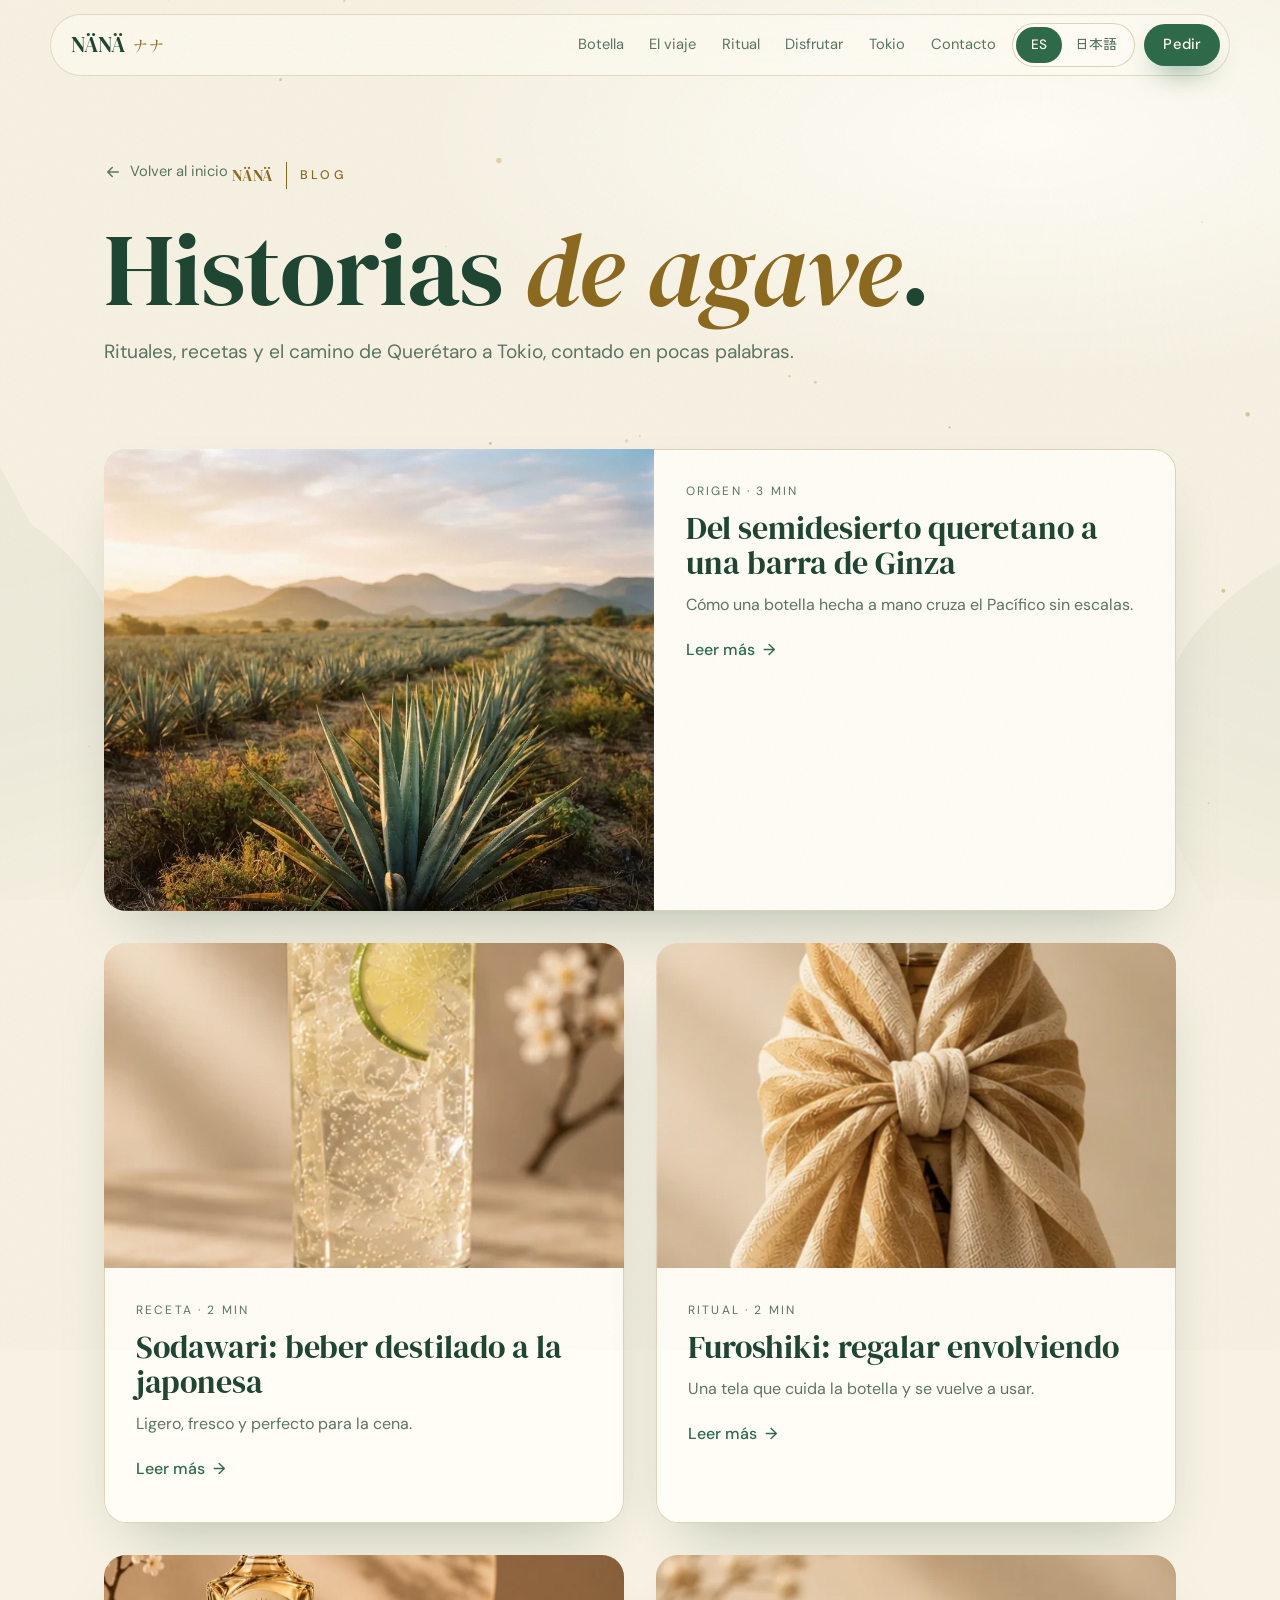
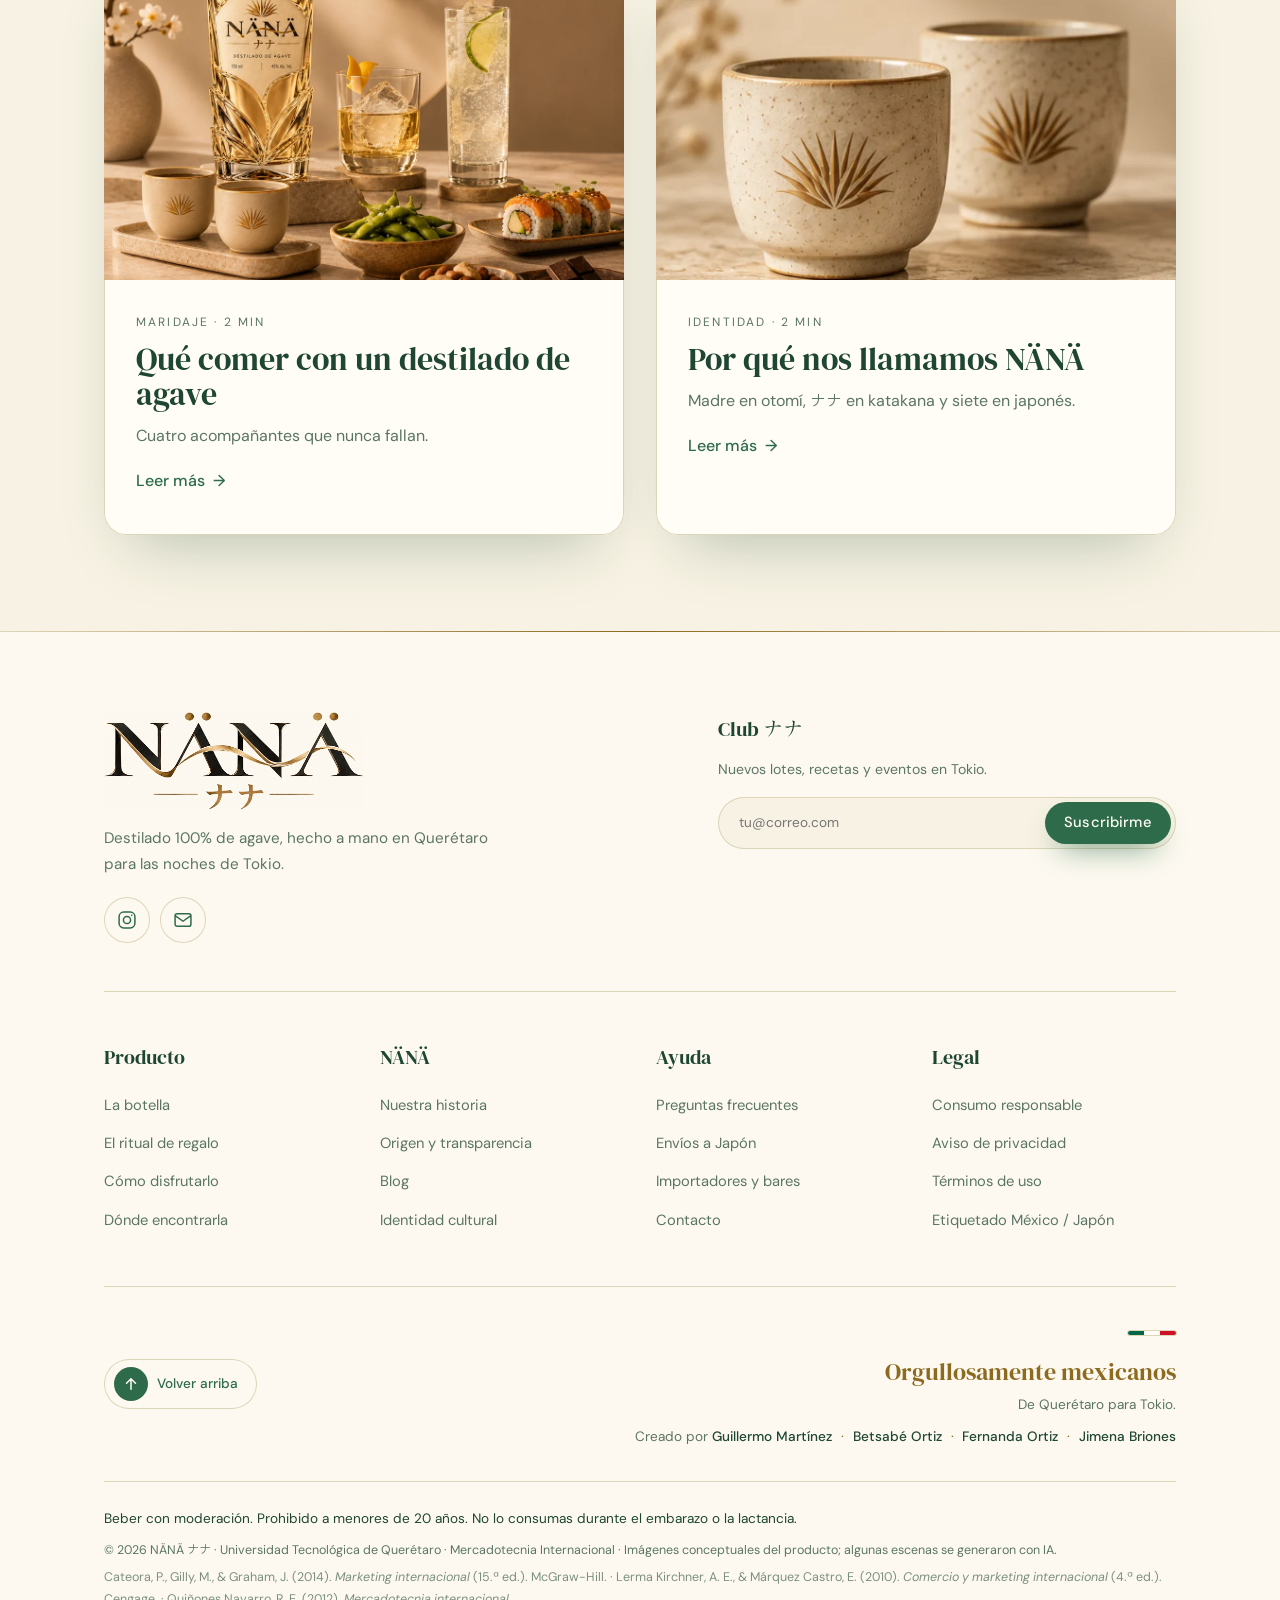
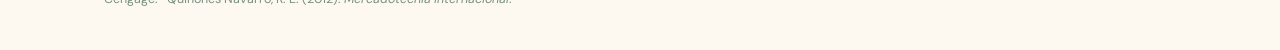
==== blog.html @ 48a54cc8 "Landing de NÄNÄ ナナ: destilado de agave de Querétaro para Tokio Co-Authored-By: Claude Opus 5.5 <nore" ====
<!DOCTYPE html>
<html lang="es" data-l="es">
<head>
<meta charset="utf-8">
<meta name="viewport" content="width=device-width, initial-scale=1, viewport-fit=cover">
<title>Blog · NÄNÄ ナナ</title>
<meta name="description" content="Historias, recetas y rituales alrededor de NÄNÄ ナナ.">
<meta name="theme-color" content="#f7f2e3">
<link rel="icon" href="img/logo.webp" type="image/webp">
<link rel="preconnect" href="https://fonts.googleapis.com"><link rel="preconnect" href="https://fonts.gstatic.com" crossorigin>
<link href="https://fonts.googleapis.com/css2?family=DM+Sans:ital,opsz,wght@0,9..40,400;0,9..40,500;0,9..40,700;1,9..40,400&family=DM+Serif+Display:ital@0;1&family=Shippori+Mincho:wght@400;700&family=Zen+Kaku+Gothic+New:wght@400;500&display=swap" rel="stylesheet">
<link rel="stylesheet" href="css/styles.css">
</head>
<body class="page">
<canvas id="atmos" aria-hidden="true"></canvas>
<div class="grain" aria-hidden="true"></div>
<div class="progress" aria-hidden="true"></div>
<header class="top" id="top">
  <a class="brand" href="index.html#inicio" aria-label="NÄNÄ ナナ, inicio"><span>NÄNÄ</span><i>ナナ</i></a>
  <nav class="menu" id="menu" aria-label="Principal">
    <a href="index.html#botella"><span class="es">Botella</span><span class="ja">ボトル</span></a>
    <a href="index.html#viaje"><span class="es">El viaje</span><span class="ja">旅</span></a>
    <a href="index.html#ritual"><span class="es">Ritual</span><span class="ja">お届け</span></a>
    <a href="index.html#disfruta"><span class="es">Disfrutar</span><span class="ja">楽しみ方</span></a>
    <a href="index.html#tokio"><span class="es">Tokio</span><span class="ja">東京</span></a>
    <a href="index.html#contacto"><span class="es">Contacto</span><span class="ja">お問い合わせ</span></a>
  </nav>
  <div class="top-r">
    <div class="tg" role="group" aria-label="Idioma / 言語"><button type="button" data-set="es" aria-pressed="true">ES</button><button type="button" data-set="ja" aria-pressed="false">日本語</button></div>
    <a class="btn sm hide-sm" href="index.html#contacto"><span class="es">Pedir</span><span class="ja">注文</span></a>
    <button class="burger" id="burger" type="button" aria-label="Abrir menú" aria-expanded="false" aria-controls="menu"><i></i><i></i></button>
  </div>
</header>
<main>
<section class="page-hero">
  <div class="wrap">
    <a class="back" href="index.html"><svg viewBox="0 0 24 24" aria-hidden="true"><path d="M19 12H5M11 6l-6 6 6 6"/></svg><span class="es">Volver al inicio</span><span class="ja">トップへ戻る</span></a>
    <p class="eyebrow"><span>NÄNÄ</span><span class="es">Blog</span><span class="ja">ブログ</span></p>
    <h1><span class="es">Historias <em>de agave</em>.</span><span class="ja">アガベの<em>物語</em>。</span></h1>
    <p class="lead"><span class="es">Rituales, recetas y el camino de Querétaro a Tokio, contado en pocas palabras.</span><span class="ja">ひととき、レシピ、そしてケレタロから東京への道のりを、短く。</span></p>
  </div>
</section>

<div class="wrap posts">
  <article class="post rv">
    <div class="post-img"><img src="img/campo.webp" alt="Campo de agave al atardecer en Querétaro" width="914" height="768" loading="lazy"></div>
    <div class="post-b">
      <p class="post-meta"><span class="es">Origen · 3 min</span><span class="ja">産地 · 3分</span></p>
      <h2><span class="es">Del semidesierto queretano a una barra de Ginza</span><span class="ja">ケレタロの半砂漠から、銀座のバーへ</span></h2>
      <p><span class="es">Cómo una botella hecha a mano cruza el Pacífico sin escalas.</span><span class="ja">手づくりのボトルが、太平洋を直行で渡るまで。</span></p>
      <details><summary><span class="es">Leer más</span><span class="ja">続きを読む</span></summary>
        <p class="es">Todo empieza en el campo: el agave tarda años en madurar antes de cocerse y destilarse a mano, en lotes pequeños. Cada lote de NÄNÄ es de 2,000 botellas.</p>
        <p class="es">Desde México, la botella viaja por mar directo a Japón, sin transbordo en Estados Unidos: de 15 a 23 días. Allí la recibe un importador con licencia, que la lleva a bares, izakayas y tiendas de Ginza, Roppongi, Shibuya y Shinjuku.</p>
        <p class="ja">アガベは何年もかけて育ち、小さなロットで手によって蒸され、蒸留されます。NÄNÄのロットは2,000本です。</p>
        <p class="ja">メキシコから海路で日本へ直行し、アメリカは経由しません。所要は15〜23日。免許を持つ輸入者が受け取り、銀座・六本木・渋谷・新宿のバーや居酒屋、専門店へ届けます。</p>
      </details>
    </div>
  </article>

  <article class="post rv">
    <div class="post-img"><img src="img/sodawari.webp" alt="Vaso alto de NÄNÄ Sodawari con hielo y limón" width="494" height="522" loading="lazy"></div>
    <div class="post-b">
      <p class="post-meta"><span class="es">Receta · 2 min</span><span class="ja">レシピ · 2分</span></p>
      <h2><span class="es">Sodawari: beber destilado a la japonesa</span><span class="ja">ソーダ割り：日本らしい楽しみ方</span></h2>
      <p><span class="es">Ligero, fresco y perfecto para la cena.</span><span class="ja">軽やかで、食事にぴったり。</span></p>
      <details><summary><span class="es">Leer más</span><span class="ja">続きを読む</span></summary>
        <p class="es">En Japón es muy común alargar los destilados con agua mineral o soda. Llena un vaso alto de hielo, sirve una parte de NÄNÄ por tres de agua mineral, remueve una sola vez y termina con una rodaja de limón.</p>
        <p class="ja">日本では蒸留酒を炭酸水で割るのが定番です。背の高いグラスに氷を入れ、NÄNÄ 1に対して炭酸水3。一度だけ混ぜ、レモンを添えて。</p>
      </details>
    </div>
  </article>

  <article class="post rv">
    <div class="post-img"><img src="img/furoshiki.webp" alt="Botella NÄNÄ envuelta en furoshiki" width="521" height="1100" loading="lazy"></div>
    <div class="post-b">
      <p class="post-meta"><span class="es">Ritual · 2 min</span><span class="ja">ひととき · 2分</span></p>
      <h2><span class="es">Furoshiki: regalar envolviendo</span><span class="ja">風呂敷：包んで贈る</span></h2>
      <p><span class="es">Una tela que cuida la botella y se vuelve a usar.</span><span class="ja">ボトルを守り、何度でも使える布。</span></p>
      <details><summary><span class="es">Leer más</span><span class="ja">続きを読む</span></summary>
        <p class="es">En Japón, envolver un regalo con furoshiki comunica cuidado. El de NÄNÄ lleva un patrón de agave en beige y dorado, y después de abrir el regalo sirve como bolsa, mantel o envoltura para el siguiente.</p>
        <p class="ja">日本では、風呂敷で包むことが心づかいの表現です。NÄNÄの風呂敷はベージュと金のアガベ柄。開けたあとはバッグや敷物、次の贈り物の包みとして使えます。</p>
      </details>
    </div>
  </article>

  <article class="post rv">
    <div class="post-img"><img src="img/mesa.webp" alt="Mesa de degustación de NÄNÄ con bocadillos japoneses" width="1100" height="1100" loading="lazy"></div>
    <div class="post-b">
      <p class="post-meta"><span class="es">Maridaje · 2 min</span><span class="ja">ペアリング · 2分</span></p>
      <h2><span class="es">Qué comer con un destilado de agave</span><span class="ja">アガベ蒸留酒に合う一品</span></h2>
      <p><span class="es">Cuatro acompañantes que nunca fallan.</span><span class="ja">間違いのない4つの組み合わせ。</span></p>
      <details><summary><span class="es">Leer más</span><span class="ja">続きを読む</span></summary>
        <p class="es">Edamames con sal para abrir el apetito, sushi para un contraste fresco, frutos secos para acompañar cada sorbo y chocolate amargo para cerrar con un sabor intenso.</p>
        <p class="ja">塩ゆでの枝豆で始め、寿司で爽やかなコントラストを、ナッツをひと口ごとに、最後はビターチョコレートで力強く締めくくります。</p>
      </details>
    </div>
  </article>

  <article class="post rv">
    <div class="post-img"><img src="img/ochoko.webp" alt="Dos tazas ochoko con el agave de NÄNÄ" width="682" height="550" loading="lazy"></div>
    <div class="post-b">
      <p class="post-meta"><span class="es">Identidad · 2 min</span><span class="ja">アイデンティティ · 2分</span></p>
      <h2><span class="es">Por qué nos llamamos NÄNÄ</span><span class="ja">NÄNÄという名前の理由</span></h2>
      <p><span class="es">Madre en otomí, ナナ en katakana y siete en japonés.</span><span class="ja">オトミ語の「母」、カタカナの「ナナ」、そして「七」。</span></p>
      <details><summary><span class="es">Leer más</span><span class="ja">続きを読む</span></summary>
        <p class="es">Nänä significa madre en otomí: origen, cuidado y pertenencia. Escrito en katakana, ナナ, abre el diálogo con Japón. Y por casualidad, nana también es “siete”, un número de buena suerte. <a href="historia.html">Lee la historia completa</a>.</p>
        <p class="ja">オトミ語で「nänä」は母、起源、慈しみ、帰属を意味します。カタカナの「ナナ」は日本との対話を開き、偶然にも「七」は縁起の良い数字です。<a href="historia.html">物語を読む</a></p>
      </details>
    </div>
  </article>
</div>

</main>
<footer class="foot">
  <div class="wrap">
    <div class="foot-brand">
      <div>
        <img class="foot-logo" src="img/logo.webp" alt="NÄNÄ ナナ" width="1007" height="383" loading="lazy">
        <p class="foot-tag"><span class="es">Destilado 100% de agave, hecho a mano en Querétaro para las noches de Tokio.</span><span class="ja">ケレタロで手づくりされた100％アガベ蒸留酒。東京の夜のために。</span></p>
        <div class="foot-social">
          <a href="https://www.instagram.com/nanadestiladosmx/" target="_blank" rel="noopener" aria-label="Instagram @nanadestiladosmx"><svg viewBox="0 0 24 24" aria-hidden="true"><rect x="2.5" y="2.5" width="19" height="19" rx="5.5"/><circle cx="12" cy="12" r="4.3"/><circle cx="17.6" cy="6.4" r="1" class="fill"/></svg></a>
          <a href="mailto:contacto@nana-agave.jp" aria-label="Correo"><svg viewBox="0 0 24 24" aria-hidden="true"><rect x="2.5" y="4.5" width="19" height="15" rx="2.5"/><path d="M3 7l9 6.5L21 7"/></svg></a>
        </div>
      </div>
      <form class="foot-news" id="fn" novalidate>
        <p class="foot-h"><span class="es">Club ナナ</span><span class="ja">ナナ・クラブ</span></p>
        <p class="note"><span class="es">Nuevos lotes, recetas y eventos en Tokio.</span><span class="ja">新ロット、レシピ、東京のイベント情報。</span></p>
        <div class="news-row"><label class="sr" for="fne">Correo</label><input type="email" id="fne" required autocomplete="email" placeholder="tu@correo.com"><button class="btn sm" type="submit"><span class="es">Suscribirme</span><span class="ja">登録</span></button></div>
        <p class="note msg" id="fnm" role="status"></p>
      </form>
    </div>

    <nav class="foot-cols" aria-label="Pie de página">
      <div><p class="foot-h"><span class="es">Producto</span><span class="ja">製品</span></p><ul>
        <li><a href="index.html#botella"><span class="es">La botella</span><span class="ja">ボトル</span></a></li>
        <li><a href="index.html#ritual"><span class="es">El ritual de regalo</span><span class="ja">ギフトセット</span></a></li>
        <li><a href="index.html#disfruta"><span class="es">Cómo disfrutarlo</span><span class="ja">楽しみ方</span></a></li>
        <li><a href="index.html#tokio"><span class="es">Dónde encontrarla</span><span class="ja">取扱店</span></a></li>
      </ul></div>
      <div><p class="foot-h">NÄNÄ</p><ul>
        <li><a href="historia.html"><span class="es">Nuestra historia</span><span class="ja">私たちの物語</span></a></li>
        <li><a href="historia.html#origen"><span class="es">Origen y transparencia</span><span class="ja">産地と透明性</span></a></li>
        <li><a href="blog.html"><span class="es">Blog</span><span class="ja">ブログ</span></a></li>
        <li><a href="historia.html#identidad"><span class="es">Identidad cultural</span><span class="ja">文化的アイデンティティ</span></a></li>
      </ul></div>
      <div><p class="foot-h"><span class="es">Ayuda</span><span class="ja">サポート</span></p><ul>
        <li><a href="legal.html#faq"><span class="es">Preguntas frecuentes</span><span class="ja">よくある質問</span></a></li>
        <li><a href="legal.html#envios"><span class="es">Envíos a Japón</span><span class="ja">日本への配送</span></a></li>
        <li><a href="index.html#contacto"><span class="es">Importadores y bares</span><span class="ja">輸入者・バーの方へ</span></a></li>
        <li><a href="index.html#contacto"><span class="es">Contacto</span><span class="ja">お問い合わせ</span></a></li>
      </ul></div>
      <div><p class="foot-h">Legal</p><ul>
        <li><a href="legal.html#consumo"><span class="es">Consumo responsable</span><span class="ja">適正飲酒</span></a></li>
        <li><a href="legal.html#privacidad"><span class="es">Aviso de privacidad</span><span class="ja">プライバシー</span></a></li>
        <li><a href="legal.html#terminos"><span class="es">Términos de uso</span><span class="ja">利用規約</span></a></li>
        <li><a href="legal.html#etiqueta"><span class="es">Etiquetado México / Japón</span><span class="ja">表示（メキシコ・日本）</span></a></li>
      </ul></div>
    </nav>

    <div class="foot-top">
      <a class="to-top" href="#top"><svg viewBox="0 0 24 24" aria-hidden="true"><path d="M12 19V5M6 11l6-6 6 6"/></svg><span class="es">Volver arriba</span><span class="ja">トップへ</span></a>
      <div class="credits">
        <span class="flag" aria-hidden="true"><i></i><i></i><i></i></span>
        <p class="cr-t"><span class="es">Orgullosamente mexicanos</span><span class="ja">メキシコの誇りをこめて</span></p>
        <p class="cr-s"><span class="es">De Querétaro para Tokio.</span><span class="ja">ケレタロから東京へ。</span></p>
        <p class="cr-n"><span class="es">Creado por</span><span class="ja">制作</span> <span class="nm">Guillermo Martínez</span><span class="nm">Betsabé Ortiz</span><span class="nm">Fernanda Ortiz</span><span class="nm">Jimena Briones</span></p>
      </div>
    </div>
    <p class="legal"><span class="es">Beber con moderación. Prohibido a menores de 20 años. No lo consumas durante el embarazo o la lactancia.</span><span class="ja">お酒は20歳になってから。妊娠中・授乳期の飲酒は避けましょう。飲み過ぎに注意。</span></p>
    <p class="small">© 2026 NÄNÄ ナナ · Universidad Tecnológica de Querétaro · Mercadotecnia Internacional · <span class="es">Imágenes conceptuales del producto; algunas escenas se generaron con IA.</span><span class="ja">製品のコンセプト画像です。一部のシーンはAIで生成しました。</span></p>
    <p class="small refs">Cateora, P., Gilly, M., &amp; Graham, J. (2014). <i>Marketing internacional</i> (15.ª ed.). McGraw-Hill. · Lerma Kirchner, A. E., &amp; Márquez Castro, E. (2010). <i>Comercio y marketing internacional</i> (4.ª ed.). Cengage. · Quiñones Navarro, R. E. (2012). <i>Mercadotecnia internacional</i>.</p>
  </div>
</footer>
<script src="js/main.js" defer></script>
</body>
</html>
---- css/styles.css ----
/* =========================================================
   NÄNÄ ナナ — Landing
   Paleta "Agave Jade" y tipografías del documento original.
   Sección nocturna con la paleta "Bosque Profundo" del mismo documento.
   ========================================================= */

:root{
  /* Agave Jade (documento original) */
  --bg:#f7f2e3; --bg2:#fffdf6; --tx:#1e4632; --dim:#5b7565; --gold:#8c6a1f;
  --pri:#2e6b4a; --btnt:#fffdf6; --ag:#6fa07f; --ln:#ddd5b8; --hb:#5fa57a; --hc:#b8923f;
  --r1:#fffdf6; --r2:#ece6cb;
  /* Bosque Profundo (documento original) */
  --n-bg:#17382a; --n-bg2:#1f4636; --n-tx:#f4eedb; --n-dim:#b9c7b2; --n-gold:#e0c37a; --n-ag:#7fbf95; --n-ln:#35604b;

  --fd:"DM Serif Display","Shippori Mincho","Hiragino Mincho ProN",serif;
  --fj:"Shippori Mincho","Hiragino Mincho ProN","Yu Mincho",serif;
  --fb:"DM Sans","Zen Kaku Gothic New","Hiragino Sans",system-ui,sans-serif;

  --ease:cubic-bezier(.2,.7,.2,1);
  --ease-out:cubic-bezier(.16,1,.3,1);
  --r:22px;
  --gut:clamp(16px,5vw,64px);
  --maxw:1200px;
  --sh:0 30px 60px -30px rgba(30,70,50,.35);

  /* escala de z-index */
  --z-atmos:0; --z-content:2; --z-header:40; --z-lightbox:90; --z-gate:100;
}

*,*::before,*::after{box-sizing:border-box}
html{scroll-behavior:smooth;scroll-padding-top:90px;-webkit-text-size-adjust:100%}
body{margin:0;background:var(--bg);color:var(--tx);font:400 1rem/1.7 var(--fb);overflow-x:hidden;-webkit-font-smoothing:antialiased;text-rendering:optimizeLegibility}
img{max-width:100%;display:block}
h1,h2,h3{font-family:var(--fd);font-weight:400;line-height:1.1;margin:0;font-synthesis-weight:none}
p{margin:0}
a{color:inherit}
button{font:inherit;color:inherit}
::selection{background:var(--gold);color:var(--bg2)}
:focus-visible{outline:2px solid var(--gold);outline-offset:3px;border-radius:6px}

/* Idioma */
[data-l=ja] .es,[data-l=es] .ja{display:none!important}
[data-l=ja] body{font-family:"Zen Kaku Gothic New",var(--fb)}
[data-l=ja] h2,[data-l=ja] h3{font-family:var(--fj);font-weight:700;letter-spacing:.02em}

/* ---------- Atmósfera global (lienzo del documento original) ---------- */
#atmos{position:fixed;inset:0;width:100vw;height:100vh;pointer-events:none;z-index:var(--z-atmos);opacity:.7}
main,footer{position:relative;z-index:var(--z-content)}
.grain{position:fixed;inset:-50%;z-index:60;pointer-events:none;opacity:.07;mix-blend-mode:multiply;
  background-image:url("data:image/svg+xml,%3Csvg xmlns='http://www.w3.org/2000/svg' width='160' height='160'%3E%3Cfilter id='n'%3E%3CfeTurbulence type='fractalNoise' baseFrequency='.9' numOctaves='3' stitchTiles='stitch'/%3E%3C/filter%3E%3Crect width='100%25' height='100%25' filter='url(%23n)'/%3E%3C/svg%3E");
  animation:grain 1.2s steps(6) infinite}
@keyframes grain{0%{transform:translate(0,0)}20%{transform:translate(-3%,2%)}40%{transform:translate(2%,-3%)}60%{transform:translate(-2%,-1%)}80%{transform:translate(3%,3%)}100%{transform:translate(0,0)}}

/* barra de progreso de lectura */
.progress{position:fixed;left:0;top:0;height:3px;width:100%;z-index:calc(var(--z-header) + 1);transform-origin:0 50%;transform:scaleX(0);
  background:linear-gradient(90deg,var(--gold),var(--hc),var(--pri))}
@supports (animation-timeline:scroll()){
  .progress{animation:prog linear both;animation-timeline:scroll(root)}
  @keyframes prog{to{transform:scaleX(1)}}
}

.wrap{max-width:var(--maxw);margin:0 auto;padding:0 var(--gut)}

/* ---------- Botones ---------- */
.btn{--b:var(--pri);position:relative;isolation:isolate;overflow:hidden;display:inline-flex;align-items:center;justify-content:center;gap:.6rem;min-height:52px;padding:.85rem 1.7rem;border:0;border-radius:999px;
  background:var(--b);color:var(--btnt);font-weight:500;font-size:1rem;letter-spacing:.01em;text-decoration:none;cursor:pointer;
  box-shadow:0 14px 30px -14px var(--pri);transition:transform .35s var(--ease-out),box-shadow .35s var(--ease-out),background-color .3s}
.btn::before{content:"";position:absolute;inset:0;z-index:-1;background:linear-gradient(110deg,transparent 30%,rgba(255,240,200,.45) 50%,transparent 70%);transform:translateX(-120%);transition:transform .9s var(--ease)}
.btn:hover{transform:translateY(-3px);box-shadow:0 22px 40px -16px var(--pri)}
.btn:hover::before{transform:translateX(120%)}
.btn:active{transform:translateY(0) scale(.97);box-shadow:none}
.btn svg{width:18px;height:18px;fill:none;stroke:currentColor;stroke-width:2;stroke-linecap:round;stroke-linejoin:round;transition:transform .35s var(--ease-out)}
.btn:hover svg{transform:translateX(4px)}
.btn.ghost{background:transparent;color:var(--pri);box-shadow:inset 0 0 0 1.5px var(--pri)}
.btn.ghost:hover{background:var(--pri);color:var(--btnt)}
.btn.sm{min-height:42px;padding:.5rem 1.2rem;font-size:.92rem}

/* Selectores (idioma / moneda) */
.tg,.cur{display:inline-flex;padding:4px;border-radius:999px;background:color-mix(in srgb,var(--bg2) 80%,transparent);box-shadow:inset 0 0 0 1px var(--ln)}
.tg button,.cur button{min-height:36px;min-width:46px;padding:.25rem .85rem;border:0;border-radius:999px;background:none;color:var(--dim);font-size:.85rem;font-weight:500;cursor:pointer;transition:background-color .25s,color .25s}
.tg button[aria-pressed=true],.cur button[aria-pressed=true]{background:var(--pri);color:var(--btnt)}
.tg button:hover:not([aria-pressed=true]),.cur button:hover:not([aria-pressed=true]){color:var(--tx);background:var(--ln)}

/* ---------- Verificación de edad ---------- */
#gate{position:fixed;inset:0;z-index:var(--z-gate);display:grid;place-items:center;padding:24px;
  background:radial-gradient(ellipse at 50% 40%,var(--bg2),var(--bg) 60%,var(--r2));transition:opacity .7s var(--ease),visibility .7s}
#gate.out{opacity:0;visibility:hidden}
#gate[hidden]{display:none}
.gate-card{width:min(460px,100%);text-align:center;display:grid;gap:1rem;justify-items:center;animation:rise 1s var(--ease-out) both}
.gate-logo{width:min(280px,72vw);height:auto;mix-blend-mode:multiply}
.gate-k{font-size:.78rem;letter-spacing:.3em;text-transform:uppercase;color:var(--gold)}
#gate h2{font-size:clamp(1.7rem,6vw,2.3rem)}
.gate-actions{display:flex;gap:.7rem;flex-wrap:wrap;justify-content:center;margin-top:.4rem}
.gate-tg{margin-top:.6rem}
.note{font-size:.88rem;color:var(--dim)}

/* ---------- Barra superior (flotante) ---------- */
.top{position:fixed;z-index:var(--z-header);top:14px;left:50%;transform:translateX(-50%);width:min(calc(100% - 28px),1180px);
  display:flex;align-items:center;gap:1rem;padding:.55rem .6rem .55rem 1.3rem;border-radius:999px;
  background:color-mix(in srgb,var(--bg2) 55%,transparent);backdrop-filter:blur(14px) saturate(1.3);-webkit-backdrop-filter:blur(14px) saturate(1.3);
  box-shadow:inset 0 0 0 1px color-mix(in srgb,var(--ln) 80%,transparent);transition:background-color .4s,box-shadow .4s,top .4s var(--ease-out)}
.top.scrolled{background:color-mix(in srgb,var(--bg2) 86%,transparent);box-shadow:inset 0 0 0 1px var(--ln),0 18px 40px -24px rgba(30,70,50,.45)}
.top.on-dark{background:color-mix(in srgb,var(--n-bg) 72%,transparent);color:var(--n-tx);box-shadow:inset 0 0 0 1px var(--n-ln)}
.top.on-dark .menu a{color:var(--n-dim)}.top.on-dark .menu a:hover{color:var(--n-tx)}
.top.on-dark .brand{color:var(--n-tx)}.top.on-dark .brand i{color:var(--n-gold)}
.top.on-dark .tg{background:transparent;box-shadow:inset 0 0 0 1px var(--n-ln)}
.top.on-dark .tg button{color:var(--n-dim)}
.top.on-dark .tg button[aria-pressed=true]{background:var(--n-gold);color:var(--n-bg)}
.top.on-dark .btn{--b:var(--n-gold);background:var(--n-gold);color:var(--n-bg)}
.top.on-dark .burger i{background:var(--n-tx)}
.brand{display:flex;align-items:baseline;gap:.45rem;text-decoration:none;font-family:var(--fd);font-size:1.4rem;color:var(--tx);margin-right:auto;white-space:nowrap}
.brand i{font-style:normal;font-family:var(--fj);font-size:1rem;color:var(--gold)}
.menu{display:flex;gap:1.6rem;font-size:.92rem}
.menu a{position:relative;color:var(--dim);text-decoration:none;padding:.3rem 0;white-space:nowrap;transition:color .25s}
.menu a::after{content:"";position:absolute;left:0;right:0;bottom:0;height:1px;background:var(--gold);transform:scaleX(0);transform-origin:right;transition:transform .4s var(--ease-out)}
.menu a:hover,.menu a.active{color:var(--tx)}
.menu a:hover::after,.menu a.active::after{transform:scaleX(1);transform-origin:left}
.top-r{display:flex;align-items:center;gap:.6rem}
.burger{display:none;width:44px;height:44px;border:0;border-radius:50%;background:none;cursor:pointer;position:relative}
.burger i{position:absolute;left:12px;right:12px;height:1.6px;background:var(--tx);border-radius:2px;transition:transform .4s var(--ease-out),top .4s var(--ease-out)}
.burger i:first-child{top:18px}.burger i:last-child{top:25px}
.burger[aria-expanded=true] i:first-child{top:21.5px;transform:rotate(45deg)}
.burger[aria-expanded=true] i:last-child{top:21.5px;transform:rotate(-45deg)}

/* ---------- HERO ---------- */
.hero{position:relative;min-height:100svh;display:grid;grid-template-columns:1.05fr minmax(260px,.9fr) .45fr;align-items:center;gap:2rem;
  padding:120px var(--gut) 80px;overflow:hidden;isolation:isolate;
  background:radial-gradient(ellipse 60% 70% at 58% 50%,var(--r1) 0,color-mix(in srgb,var(--r2) 70%,transparent) 70%,transparent),
             conic-gradient(from 20deg at 58% 48%,rgba(255,255,255,.6),rgba(120,175,140,.22),rgba(255,255,255,.6),rgba(184,146,63,.2),rgba(255,255,255,.6))}
.hero::after{content:"";position:absolute;inset:auto 0 0;height:160px;background:linear-gradient(transparent,var(--bg));z-index:-1}
.blades{position:absolute;left:-3%;bottom:-4%;width:min(46vw,520px);z-index:-1;opacity:.45;pointer-events:none}
.blades path{fill:none;stroke:var(--ag);stroke-width:2;stroke-linecap:round;transform-origin:50% 100%;animation:sway 7s ease-in-out infinite;
  stroke-dasharray:600;stroke-dashoffset:600;animation:draw 2.6s .3s var(--ease) forwards,sway 7s 3s ease-in-out infinite}
.blades path:nth-child(2){animation-delay:.45s,2.2s}.blades path:nth-child(3){animation-delay:.6s,1.4s}.blades path:nth-child(4){animation-delay:.75s,.6s}.blades path:nth-child(5){animation-delay:.9s,0s}
@keyframes draw{to{stroke-dashoffset:0}}
@keyframes sway{0%,100%{transform:rotate(-2.5deg)}50%{transform:rotate(2.5deg)}}

.hero-ghost{position:absolute;z-index:-1;left:58%;top:50%;transform:translate(-50%,-50%);margin:0;font-family:var(--fj);font-weight:700;
  font-size:clamp(12rem,34vw,30rem);line-height:1;letter-spacing:-.02em;color:transparent;-webkit-text-stroke:1.2px color-mix(in srgb,var(--gold) 38%,transparent);
  white-space:nowrap;pointer-events:none;user-select:none;animation:ghost 2s .2s var(--ease-out) both}
@keyframes ghost{from{opacity:0;letter-spacing:.2em}to{opacity:1;letter-spacing:-.02em}}

.kicker{display:flex;flex-wrap:wrap;align-items:center;gap:.5rem;font-size:.8rem;letter-spacing:.22em;text-transform:uppercase;color:var(--gold);font-weight:500}
.kicker b{color:var(--ln)}
.kicker .arrow{display:inline-block;animation:nudge 2.4s ease-in-out infinite}
@keyframes nudge{50%{transform:translateX(5px)}}
.hero-title{display:flex;align-items:flex-end;gap:.15em;margin:.35em 0 .25em;line-height:.9}
.ht-l{font-size:clamp(4.6rem,12.5vw,11rem);letter-spacing:.01em;
  background:linear-gradient(100deg,var(--tx) 0,var(--pri) 30%,var(--hc) 48%,#e9d39a 52%,var(--tx) 75%);background-size:260% 100%;background-position:100% 0;
  -webkit-background-clip:text;background-clip:text;color:transparent;animation:sheen 3.4s .5s var(--ease) forwards}
@keyframes sheen{to{background-position:0 0}}
.ht-j{font-family:var(--fj);font-weight:700;font-size:clamp(1.4rem,3vw,2.4rem);color:var(--gold);writing-mode:vertical-rl;letter-spacing:.3em;padding-bottom:.3em;border-left:1px solid var(--gold);padding-left:.5rem}
.hero-lead{font-family:var(--fd);font-size:clamp(1.45rem,2.6vw,2.1rem);line-height:1.2;max-width:22ch}
[data-l=ja] .hero-lead{font-family:var(--fj);font-weight:700}
.hero-sub{color:var(--dim);max-width:38ch;margin-top:.8rem;font-size:1.05rem}
.cta-row{display:flex;flex-wrap:wrap;gap:.8rem;margin-top:2rem}
.hero-copy>*{animation:rise 1.1s var(--ease-out) both}
.hero-copy>*:nth-child(2){animation-delay:.1s}.hero-copy>*:nth-child(3){animation-delay:.25s}.hero-copy>*:nth-child(4){animation-delay:.35s}.hero-copy>*:nth-child(5){animation-delay:.5s}
@keyframes rise{from{opacity:0;transform:translateY(30px)}to{opacity:1;transform:none}}

.hero-stage{position:relative;height:min(76vh,740px);display:grid;grid-template-rows:100%;place-items:center;perspective:1200px}
.hero-stage>*{grid-area:1/1}
.halo{position:absolute;width:115%;aspect-ratio:1;border-radius:50%;
  background:radial-gradient(circle,rgba(233,200,120,.55) 0,rgba(233,200,120,.18) 35%,transparent 62%);filter:blur(10px);animation:breathe 6s ease-in-out infinite}
.ring{position:absolute;width:88%;aspect-ratio:1;border-radius:50%;
  background:conic-gradient(from 0deg,transparent 0 20%,color-mix(in srgb,var(--gold) 60%,transparent) 30%,transparent 40% 70%,color-mix(in srgb,var(--ag) 60%,transparent) 80%,transparent 90%);
  -webkit-mask:radial-gradient(circle,transparent 66%,#000 67%,#000 68%,transparent 69%);mask:radial-gradient(circle,transparent 66%,#000 67%,#000 68%,transparent 69%);
  animation:spin 18s linear infinite}
@keyframes spin{to{transform:rotate(1turn)}}
@keyframes breathe{50%{transform:scale(1.08);opacity:.85}}
.hero-bottle{position:relative;height:100%;width:auto;max-width:none;object-fit:contain;
  filter:drop-shadow(0 40px 40px rgba(30,70,50,.28)) drop-shadow(0 0 30px rgba(233,200,120,.35));
  transform:rotateY(var(--ry,0deg)) rotateX(var(--rx,0deg)) translateY(var(--ty,0px));transition:transform .6s var(--ease-out);
  animation:bottleIn 1.6s .15s var(--ease-out) both}
.hero-stage.float .hero-bottle{animation:float 7s ease-in-out infinite}
@keyframes bottleIn{from{opacity:0;transform:translateY(60px) scale(.92);filter:blur(8px)}to{opacity:1;transform:none;filter:drop-shadow(0 40px 40px rgba(30,70,50,.28)) drop-shadow(0 0 30px rgba(233,200,120,.35))}}
@keyframes float{50%{translate:0 -14px}}
.shadow{position:relative;align-self:end;margin-bottom:-12px;width:46%;height:22px;border-radius:50%;background:radial-gradient(ellipse,rgba(30,70,50,.35),transparent 70%);filter:blur(4px);animation:shadowPulse 7s ease-in-out infinite}
@keyframes shadowPulse{50%{transform:scale(.85);opacity:.7}}

.hero-specs{list-style:none;margin:0;padding:0;display:grid;gap:1.6rem;align-self:center;justify-self:end;text-align:right}
.hero-specs li{display:grid;gap:.1rem;padding-right:1rem;border-right:1px solid var(--gold);animation:rise 1s var(--ease-out) both}
.hero-specs li:nth-child(1){animation-delay:.7s}.hero-specs li:nth-child(2){animation-delay:.85s}.hero-specs li:nth-child(3){animation-delay:1s}
.hero-specs b{font-family:var(--fd);font-weight:400;font-size:2.4rem;line-height:1}
.hero-specs small{font-size:.9rem;color:var(--gold);margin-left:.15rem}
.hero-specs span{font-size:.78rem;letter-spacing:.14em;text-transform:uppercase;color:var(--dim)}

.scroll-cue{position:absolute;left:50%;bottom:26px;transform:translateX(-50%);width:26px;height:42px;border-radius:14px;box-shadow:inset 0 0 0 1.5px var(--dim)}
.scroll-cue span{position:absolute;left:50%;top:8px;width:3px;height:8px;margin-left:-1.5px;border-radius:2px;background:var(--gold);animation:wheel 2s var(--ease) infinite}
@keyframes wheel{0%{opacity:0;transform:translateY(0)}30%{opacity:1}100%{opacity:0;transform:translateY(14px)}}

/* Marquesina */
.mq{position:relative;z-index:var(--z-content);overflow:hidden;padding:1rem 0;background:var(--pri);color:var(--bg2);transform:rotate(-1.2deg) scale(1.02);box-shadow:0 20px 40px -24px rgba(30,70,50,.6)}
.mq-track{display:flex;gap:2rem;width:max-content;animation:mq 38s linear infinite;font-family:var(--fd);font-size:1.35rem;letter-spacing:.12em;white-space:nowrap}
.mq-track i{font-style:normal;color:var(--hc);font-size:.9rem;align-self:center}
.mq:hover .mq-track{animation-play-state:paused}
@keyframes mq{to{transform:translateX(-50%)}}

/* ---------- Secciones ---------- */
.sec{position:relative;padding:clamp(5rem,12vw,9rem) 0}
.sec-head{margin-bottom:clamp(2.5rem,6vw,4.5rem);max-width:760px}
.sec-head.center{text-align:center;margin-left:auto;margin-right:auto}
.eyebrow{display:inline-flex;align-items:center;gap:.8rem;font-size:.78rem;font-weight:500;letter-spacing:.26em;text-transform:uppercase;color:var(--gold);margin-bottom:1.1rem}
.eyebrow>span:first-child{font-family:var(--fd);font-size:1rem;letter-spacing:.05em;padding-right:.8rem;border-right:1px solid currentColor}
.eyebrow.small{margin-bottom:.4rem;font-size:.72rem}
.eyebrow.small>span:first-child{border:0;padding:0;font-family:inherit;font-size:inherit;letter-spacing:inherit}
.eyebrow.light{color:var(--n-gold)}
.sec h2{font-size:clamp(2.4rem,6vw,4.6rem);letter-spacing:-.01em}
.sec h2 em,.night h2 em{font-style:italic;color:var(--gold)}
[data-l=ja] .sec h2 em,[data-l=ja] .night h2 em{font-style:normal}
.lead{margin-top:1rem;font-size:1.15rem;color:var(--dim)}

/* revelado al hacer scroll */
.rv{opacity:0;transform:translateY(36px);transition:opacity 1s var(--ease-out),transform 1.1s var(--ease-out);transition-delay:var(--d,0s)}
.rv.in{opacity:1;transform:none}
.no-js .rv{opacity:1;transform:none}

/* ---------- La botella ---------- */
.bottle-sec{background:linear-gradient(180deg,transparent,color-mix(in srgb,var(--r2) 55%,transparent) 50%,transparent)}
.showcase{position:relative;display:grid;grid-template-columns:1fr minmax(220px,340px) 1fr;grid-template-rows:auto auto;column-gap:clamp(1rem,4vw,4rem);row-gap:3rem;align-items:center}
.show-bottle{grid-column:2;grid-row:1/span 2;margin:0;position:relative;display:grid;justify-items:center}
.show-bottle .zoom{all:unset;cursor:zoom-in;display:block;position:relative;z-index:1}
.show-bottle .zoom:focus-visible{outline:2px solid var(--gold);outline-offset:6px;border-radius:20px}
.show-bottle img{height:min(70vh,620px);width:auto;filter:drop-shadow(0 30px 30px rgba(30,70,50,.25));transition:transform .8s var(--ease-out)}
.show-bottle .zoom:hover img{transform:scale(1.03) rotate(-1.5deg)}
@supports (animation-timeline:view()){
  .show-bottle img{animation:tilt linear both;animation-timeline:view();animation-range:cover 0% cover 100%}
  @keyframes tilt{from{transform:rotate(-5deg) translateY(30px)}to{transform:rotate(4deg) translateY(-30px)}}
}
.plinth{width:78%;height:28px;margin-top:-14px;border-radius:50%;background:radial-gradient(ellipse,color-mix(in srgb,var(--gold) 40%,transparent),transparent 70%)}
.feat{position:relative;max-width:300px;padding:1.4rem 1.5rem;border-radius:var(--r);background:color-mix(in srgb,var(--bg2) 75%,transparent);backdrop-filter:blur(8px);box-shadow:inset 0 0 0 1px var(--ln),var(--sh);transition:transform .5s var(--ease-out),box-shadow .5s}
.feat:hover{transform:translateY(-6px);box-shadow:inset 0 0 0 1px var(--gold),0 40px 60px -30px rgba(30,70,50,.4)}
.feat h3{font-size:1.45rem;margin-bottom:.35rem}
.feat p{color:var(--dim);font-size:.95rem}
.feat .dot{position:absolute;top:50%;width:11px;height:11px;border-radius:50%;background:var(--gold);box-shadow:0 0 0 5px color-mix(in srgb,var(--gold) 22%,transparent)}
.feat .dot::after{content:"";position:absolute;top:50%;height:1px;width:clamp(1rem,4vw,4rem);background:linear-gradient(90deg,var(--gold),transparent)}
.f1,.f2{grid-column:1;justify-self:end;text-align:right}
.f3,.f4{grid-column:3;justify-self:start}
.f1{grid-row:1}.f2{grid-row:2}.f3{grid-row:1}.f4{grid-row:2}
.f1 .dot,.f2 .dot{right:-5.5px}.f3 .dot,.f4 .dot{left:-5.5px}
.f1 .dot::after,.f2 .dot::after{left:100%}
.f3 .dot::after,.f4 .dot::after{right:100%;background:linear-gradient(270deg,var(--gold),transparent)}
.f2{--d:.12s}.f3{--d:.2s}.f4{--d:.3s}

.buy{margin-top:clamp(3rem,7vw,5rem);display:grid;grid-template-columns:1fr 1fr;gap:2rem;align-items:center;padding:clamp(1.6rem,4vw,2.8rem);border-radius:calc(var(--r) + 8px);
  background:linear-gradient(135deg,color-mix(in srgb,var(--bg2) 92%,transparent),color-mix(in srgb,var(--r2) 80%,transparent));box-shadow:inset 0 0 0 1px var(--ln),var(--sh);position:relative;overflow:hidden}
.buy::before{content:"";position:absolute;right:-80px;top:-80px;width:260px;height:260px;border-radius:50%;background:radial-gradient(circle,color-mix(in srgb,var(--hc) 30%,transparent),transparent 70%)}
.price{font-family:var(--fd);font-size:clamp(3rem,7vw,4.6rem);line-height:1;margin:.2rem 0 1rem;font-variant-numeric:tabular-nums}
.price.flip{animation:flip .5s var(--ease-out)}
@keyframes flip{from{opacity:0;transform:translateY(12px);filter:blur(4px)}to{opacity:1;transform:none;filter:none}}
.buy .note{margin-top:.8rem}
.buy-cta{display:grid;gap:1.2rem;justify-items:start}
.ficha{width:100%;border-top:1px solid var(--ln);padding-top:.9rem}
.ficha summary{cursor:pointer;list-style:none;display:flex;justify-content:space-between;align-items:center;min-height:44px;font-weight:500;color:var(--tx)}
.ficha summary::-webkit-details-marker{display:none}
.ficha summary::after{content:"+";font-family:var(--fd);font-size:1.6rem;color:var(--gold);transition:transform .35s var(--ease-out)}
.ficha[open] summary::after{transform:rotate(45deg)}
.ficha dl{display:grid;grid-template-columns:auto 1fr;gap:.45rem 1.4rem;margin:.6rem 0 0;font-size:.92rem}
.ficha dt{color:var(--gold)}.ficha dd{margin:0}

/* ---------- Cifras ---------- */
.stats{position:relative;z-index:var(--z-content);padding:clamp(3rem,7vw,5rem) 0;background:var(--n-bg);color:var(--n-tx);overflow:hidden}
.stats::before{content:"";position:absolute;inset:0;background:radial-gradient(ellipse at 20% 0,rgba(224,195,122,.18),transparent 55%),radial-gradient(ellipse at 90% 100%,rgba(127,191,149,.18),transparent 55%)}
.stats-grid{position:relative;display:grid;grid-template-columns:repeat(4,1fr);gap:2rem}
.stat{display:grid;gap:.4rem;padding-left:1.2rem;border-left:1px solid var(--n-ln)}
.stat:nth-child(2){--d:.1s}.stat:nth-child(3){--d:.2s}.stat:nth-child(4){--d:.3s}
.stat b{font-family:var(--fd);font-weight:400;font-size:clamp(2.6rem,5vw,4rem);line-height:1;color:var(--n-gold);font-variant-numeric:tabular-nums}
.stat b small{font-size:.4em;color:var(--n-tx)}
.stat>span{color:var(--n-dim);font-size:.95rem}

/* ---------- El viaje ---------- */
.route{position:relative;margin:0 0 clamp(2.5rem,6vw,4rem);height:clamp(150px,22vw,240px)}
.route svg{position:absolute;inset:0;width:100%;height:100%;overflow:visible}
.route-base{fill:none;stroke:var(--ln);stroke-width:2;stroke-dasharray:3 9;stroke-linecap:round;vector-effect:non-scaling-stroke}
.route-line{fill:none;stroke:url(#rg);stroke-width:2.5;stroke-linecap:round;vector-effect:non-scaling-stroke;stroke-dasharray:1;stroke-dashoffset:1;transition:stroke-dashoffset 2.8s var(--ease)}
.route.in .route-line{stroke-dashoffset:0}
.pin{fill:var(--gold)}
.pin.pulse{fill:none;stroke:var(--gold);stroke-width:2;transform-box:fill-box;transform-origin:center;animation:pulse 2.6s ease-out infinite}
.pin.d2{animation-delay:1.3s;stroke:var(--pri)}
@keyframes pulse{from{transform:scale(1);opacity:.9}to{transform:scale(4);opacity:0}}
.ship{position:absolute;inset:0;pointer-events:none}
.ship::before{content:"";position:absolute;left:0;top:0;width:14px;height:14px;margin:-7px 0 0 -7px;border-radius:50%;background:var(--bg2);box-shadow:0 0 0 3px var(--gold),0 0 18px 4px rgba(233,200,120,.8);
  offset-path:var(--route);offset-rotate:0deg;animation:sail 7s var(--ease) infinite;opacity:0}
.route.in .ship::before{opacity:1}
@keyframes sail{0%{offset-distance:0%;opacity:0}8%{opacity:1}92%{opacity:1}100%{offset-distance:100%;opacity:0}}
.route-lbl{position:absolute;display:grid;font-size:.8rem;color:var(--dim)}
.route-lbl b{font-family:var(--fd);font-weight:400;font-size:1.35rem;color:var(--tx)}
.route-lbl.l{left:0;bottom:-8px;transform:translateY(100%)}
.route-lbl.r{right:0;top:58%;text-align:right}
.route-mid{position:absolute;left:50%;top:6%;transform:translateX(-50%);font-size:.8rem;letter-spacing:.16em;text-transform:uppercase;color:var(--gold);white-space:nowrap;padding:.35rem 1rem;border-radius:999px;background:color-mix(in srgb,var(--bg2) 80%,transparent);box-shadow:inset 0 0 0 1px var(--ln)}

.steps{list-style:none;margin:clamp(3rem,6vw,4rem) 0 0;padding:0;display:grid;grid-template-columns:repeat(3,1fr);gap:clamp(1rem,2.5vw,2rem)}
.step{position:relative;border-radius:var(--r);overflow:hidden;min-height:clamp(380px,46vw,540px);display:flex;align-items:flex-end;isolation:isolate;box-shadow:var(--sh)}
.step:nth-child(2){--d:.12s;transform:translateY(36px)}
.step:nth-child(2).in{transform:translateY(40px)}
.step:nth-child(3){--d:.24s}
.step figure{position:absolute;inset:0;margin:0;z-index:-1}
.step img{width:100%;height:100%;object-fit:cover;transform:scale(1.12);transition:transform 1.6s var(--ease-out)}
.step.in img{transform:scale(1)}
.step:hover img{transform:scale(1.06)}
.step::after{content:"";position:absolute;inset:0;z-index:-1;background:linear-gradient(180deg,transparent 35%,rgba(16,40,30,.85))}
.step-t{padding:1.6rem;color:#fffdf6}
.step-t .num{font-family:var(--fd);font-size:.95rem;color:#e0c37a;letter-spacing:.1em}
.step-t h3{font-size:2rem;margin:.2rem 0 .3rem}
.step-t p{color:rgba(255,253,246,.82);font-size:.98rem}

/* ---------- Ritual (bento) ---------- */
.t-big img{object-position:50% 40%}
.t-wide img{object-position:50% 45%}
.bento{display:grid;grid-template-columns:1.1fr 1fr 1fr;grid-template-rows:repeat(2,clamp(240px,23vw,330px));gap:clamp(.8rem,1.8vw,1.4rem)}
.tile{all:unset;box-sizing:border-box;position:relative;display:block;border-radius:var(--r);overflow:hidden;cursor:zoom-in;background:var(--bg2);box-shadow:inset 0 0 0 1px var(--ln)}
.tile:focus-visible{outline:2px solid var(--gold);outline-offset:4px}
.t-big{grid-row:1/span 2}
.t-wide{grid-column:2/span 2}
.tile img{width:100%;height:100%;object-fit:cover;transition:transform 1.2s var(--ease-out),filter .6s}
.tile:hover img{transform:scale(1.07)}
.tile .cap{position:absolute;left:12px;right:12px;bottom:12px;display:grid;gap:.15rem;padding:.9rem 1.1rem;border-radius:16px;
  background:color-mix(in srgb,var(--bg2) 78%,transparent);backdrop-filter:blur(10px) saturate(1.2);-webkit-backdrop-filter:blur(10px) saturate(1.2);box-shadow:inset 0 0 0 1px rgba(255,255,255,.5);
  transform:translateY(0);transition:transform .5s var(--ease-out)}
.tile .cap b{font-family:var(--fd);font-weight:400;font-size:1.25rem;line-height:1.2}
.tile .cap small{color:var(--dim);font-size:.88rem;line-height:1.4}
.tile::after{content:"";position:absolute;top:14px;right:14px;width:40px;height:40px;border-radius:50%;opacity:0;transform:scale(.6);transition:opacity .35s,transform .35s var(--ease-out);
  background:rgba(255,253,246,.92) url("data:image/svg+xml,%3Csvg xmlns='http://www.w3.org/2000/svg' viewBox='0 0 24 24' fill='none' stroke='%231e4632' stroke-width='2' stroke-linecap='round'%3E%3Ccircle cx='10.5' cy='10.5' r='6'/%3E%3Cpath d='M15 15l5 5M10.5 8v5M8 10.5h5'/%3E%3C/svg%3E") center/20px no-repeat}
.tile:hover::after,.tile:focus-visible::after{opacity:1;transform:none}
.bento .tile:nth-child(2){--d:.1s}.bento .tile:nth-child(3){--d:.2s}.bento .tile:nth-child(4){--d:.3s}

/* ---------- Disfrutar ---------- */
.serves{display:grid;grid-template-columns:1fr 1fr;gap:clamp(1rem,3vw,2.2rem)}
.serve{position:relative;display:grid;grid-template-columns:.95fr 1fr;align-items:center;gap:1.4rem;padding:1rem;border-radius:calc(var(--r) + 6px);background:var(--bg2);box-shadow:inset 0 0 0 1px var(--ln),var(--sh);overflow:hidden;transition:transform .5s var(--ease-out)}
.serve:nth-child(2){--d:.12s}
.serve:hover{transform:translateY(-6px)}
.serve-img{border-radius:var(--r);overflow:hidden;aspect-ratio:4/5}
.serve-img img{width:100%;height:100%;object-fit:cover;transition:transform 1.2s var(--ease-out)}
.serve:hover .serve-img img{transform:scale(1.08)}
.serve-n{font-family:var(--fj);font-weight:700;color:var(--gold);letter-spacing:.2em;font-size:.9rem;margin-bottom:.4rem}
.serve h3{font-size:clamp(1.6rem,2.6vw,2.2rem);margin-bottom:.6rem}
.serve-t p:last-child{color:var(--dim)}
.serve-t{padding-right:1rem}

.pair{margin-top:clamp(3rem,6vw,4.5rem);text-align:center}
.pair-t{font-family:var(--fd);font-size:1.6rem;margin-bottom:1.6rem}
[data-l=ja] .pair-t{font-family:var(--fj);font-weight:700}
.pair ul{list-style:none;margin:0;padding:0;display:flex;justify-content:center;flex-wrap:wrap;gap:clamp(1rem,3vw,2.6rem)}
.pair li{display:grid;justify-items:center;gap:.7rem;font-size:.95rem;color:var(--dim)}
.pair img{width:clamp(96px,12vw,140px);height:auto;aspect-ratio:1;object-fit:cover;border-radius:50%;box-shadow:0 0 0 6px var(--bg2),0 0 0 7px var(--ln),var(--sh);transition:transform .6s var(--ease-out)}
.pair li:hover img{transform:translateY(-8px) rotate(-4deg)}

/* ---------- Tokio de noche ---------- */
.night{position:relative;z-index:var(--z-content);background:var(--n-bg);color:var(--n-tx);overflow:hidden}
.night-scene{position:relative;aspect-ratio:1376/768;max-height:100vh;width:100%;overflow:hidden;isolation:isolate}
.night-bg{position:absolute;inset:0;width:100%;height:100%;object-fit:cover;object-position:50% 50%;transform:scale(1.08);transition:transform 2.4s var(--ease-out)}
.night.in-view .night-bg{transform:scale(1)}
.night-scene::after{content:"";position:absolute;inset:0;z-index:3;pointer-events:none;
  background:linear-gradient(90deg,rgba(23,56,42,.92) 0,rgba(23,56,42,.65) 30%,transparent 55%),linear-gradient(0deg,var(--n-bg),transparent 22%)}
.night-glow{position:absolute;z-index:1;left:72%;top:64%;width:34%;aspect-ratio:1;transform:translate(-50%,-50%);border-radius:50%;
  background:radial-gradient(circle,rgba(233,190,110,.45),rgba(233,190,110,.12) 40%,transparent 68%);mix-blend-mode:screen;animation:breathe 5s ease-in-out infinite}
.night-bottle,.night-refl{position:absolute;z-index:2;left:72%;height:52%;width:auto;max-width:none;transform:translateX(-50%)}
.night-scene .contact{position:absolute;z-index:2;left:72%;bottom:21%;width:16%;height:3.2%;transform:translateX(-50%);border-radius:50%;background:radial-gradient(ellipse,rgba(0,0,0,.75),transparent 70%);filter:blur(3px)}
.night-bottle{bottom:22%;filter:brightness(.78) contrast(1.08) saturate(1.1) sepia(.12) drop-shadow(0 0 28px rgba(233,170,90,.3)) drop-shadow(-14px 16px 16px rgba(0,0,0,.6));
  opacity:0;translate:0 40px;transition:opacity 1.4s .3s var(--ease-out),translate 1.4s .3s var(--ease-out)}
.night-refl{top:78%;transform:translateX(-50%) scaleY(-1);transform-origin:top;opacity:0;filter:blur(2px) brightness(.7);
  -webkit-mask:linear-gradient(180deg,rgba(0,0,0,.35),transparent 30%);mask:linear-gradient(180deg,rgba(0,0,0,.35),transparent 30%);transition:opacity 1.4s .6s}
.night.in-view .night-bottle{opacity:1;translate:0 0}
.night.in-view .night-refl{opacity:.55}
.night-copy{position:absolute;z-index:4;left:var(--gut);top:50%;transform:translateY(-50%);max-width:min(560px,46%)}
.night-copy.rv{transform:translateY(calc(-50% + 36px))}
.night-copy.rv.in{transform:translateY(-50%)}
.night h2{font-size:clamp(2.2rem,4.6vw,4rem);line-height:1.08}
.night h2 em{color:var(--n-gold)}
.places{list-style:none;margin:1.6rem 0;padding:0;display:flex;flex-wrap:wrap;gap:.6rem}
.places li{display:inline-flex;align-items:baseline;gap:.45rem;padding:.45rem 1rem;border-radius:999px;font-family:var(--fj);font-weight:700;font-size:1.05rem;
  background:rgba(23,56,42,.5);backdrop-filter:blur(6px);box-shadow:inset 0 0 0 1px var(--n-ln);transition:background-color .3s,box-shadow .3s}
.places li:hover{background:rgba(224,195,122,.15);box-shadow:inset 0 0 0 1px var(--n-gold)}
.places small{font-family:var(--fb);font-weight:400;font-size:.75rem;color:var(--n-dim);letter-spacing:.06em}
.night-p{color:var(--n-dim);max-width:40ch}
.hashtag{margin-top:1.2rem;color:var(--n-dim)}
.hashtag b{font-family:var(--fj);color:var(--n-gold);font-size:1.25rem;margin-left:.3rem}

/* ---------- El nombre ---------- */
.name{overflow:hidden}
.glyphs{display:grid;grid-template-columns:repeat(3,1fr);gap:clamp(1rem,3vw,2rem)}
.glyph{position:relative;padding:clamp(1.6rem,3vw,2.4rem);border-radius:var(--r);background:color-mix(in srgb,var(--bg2) 80%,transparent);box-shadow:inset 0 0 0 1px var(--ln);text-align:center;overflow:hidden;transition:transform .5s var(--ease-out),box-shadow .5s}
.glyph:nth-child(2){--d:.12s}.glyph:nth-child(3){--d:.24s}
.glyph::before{content:"";position:absolute;inset:auto -30% -60% -30%;height:80%;background:radial-gradient(ellipse,color-mix(in srgb,var(--hc) 25%,transparent),transparent 70%);opacity:0;transition:opacity .6s}
.glyph:hover{transform:translateY(-8px);box-shadow:inset 0 0 0 1px var(--gold),var(--sh)}
.glyph:hover::before{opacity:1}
.glyph .g{position:relative;font-family:var(--fd);font-size:clamp(3.4rem,7vw,5.4rem);line-height:1.1;margin-bottom:1rem;
  background:linear-gradient(160deg,var(--tx),var(--pri) 50%,var(--hc));-webkit-background-clip:text;background-clip:text;color:transparent}
.glyph .g[lang=ja]{font-family:var(--fj);font-weight:700}
.glyph h3{position:relative;font-size:1.35rem;color:var(--gold);margin-bottom:.5rem}
.glyph p:last-child{position:relative;color:var(--dim);font-size:.95rem;max-width:28ch;margin:0 auto}
.quote{margin:clamp(3rem,7vw,5rem) auto 0;max-width:820px;text-align:center;position:relative}
.quote::before{content:"";display:block;width:60px;height:1px;background:var(--gold);margin:0 auto 1.6rem}
.quote p{font-family:var(--fd);font-style:italic;font-size:clamp(1.5rem,3vw,2.2rem);line-height:1.3;color:var(--pri)}
[data-l=ja] .quote p{font-family:var(--fj);font-style:normal;font-weight:700}

/* ---------- Contacto ---------- */
.contact-grid{display:grid;grid-template-columns:1fr 1fr;gap:clamp(1rem,2.5vw,1.6rem)}
.ig{grid-column:1/-1;position:relative;display:flex;align-items:center;gap:1.4rem;padding:clamp(1.3rem,3vw,2rem) clamp(1.3rem,3vw,2.4rem);border-radius:calc(var(--r) + 8px);text-decoration:none;color:var(--n-tx);overflow:hidden;isolation:isolate;
  background:var(--n-bg);box-shadow:var(--sh);transition:transform .5s var(--ease-out)}
.ig::before{content:"";position:absolute;inset:-2px;z-index:-1;background:conic-gradient(from var(--a,0deg),#e0c37a,#7fbf95,#2e6b4a,#b8923f,#e0c37a);animation:igspin 6s linear infinite;opacity:.9}
.ig::after{content:"";position:absolute;inset:2px;z-index:-1;border-radius:calc(var(--r) + 6px);background:radial-gradient(ellipse at 0 0,#24523f,var(--n-bg) 60%)}
@property --a{syntax:"<angle>";inherits:false;initial-value:0deg}
@keyframes igspin{to{--a:360deg}}
.ig:hover{transform:translateY(-4px) scale(1.005)}
.ig-icon{flex:none;width:64px;height:64px;border-radius:20px;display:grid;place-items:center;background:linear-gradient(135deg,#e0c37a,#b8923f);color:var(--n-bg);box-shadow:0 10px 30px -10px rgba(224,195,122,.7)}
.ig-icon svg{width:32px;height:32px;fill:none;stroke:currentColor;stroke-width:2}
.ig-icon .fill{fill:currentColor;stroke:none}
.ig-t{display:grid;gap:.1rem;margin-right:auto}
.ig-t small{color:var(--n-dim);font-size:.85rem;letter-spacing:.14em;text-transform:uppercase}
.ig-t b{font-family:var(--fd);font-weight:400;font-size:clamp(1.5rem,4vw,2.6rem);line-height:1.1;word-break:break-word}
.ig-go{flex:none;width:56px;height:56px;border-radius:50%;display:grid;place-items:center;box-shadow:inset 0 0 0 1px var(--n-ln);transition:background-color .4s,transform .5s var(--ease-out)}
.ig-go svg{width:22px;height:22px;fill:none;stroke:var(--n-gold);stroke-width:2;stroke-linecap:round;stroke-linejoin:round}
.ig:hover .ig-go{background:var(--n-gold);transform:rotate(45deg)}
.ig:hover .ig-go svg{stroke:var(--n-bg)}

.card{display:grid;gap:1rem;align-content:start;padding:clamp(1.5rem,3vw,2.2rem);border-radius:calc(var(--r) + 4px);background:color-mix(in srgb,var(--bg2) 88%,transparent);box-shadow:inset 0 0 0 1px var(--ln),var(--sh)}
.card h3{font-size:1.8rem}
.msgform{--d:.12s}
.field{position:relative}
.field input,.field textarea,.field select{width:100%;min-height:56px;padding:1.45rem 1rem .5rem;border:0;border-radius:14px;background:var(--bg);color:var(--tx);font:inherit;font-size:1rem;
  box-shadow:inset 0 0 0 1px var(--ln);transition:box-shadow .25s,background-color .25s;appearance:none;-webkit-appearance:none}
.field textarea{resize:vertical;min-height:110px}
.field select{cursor:pointer;background-image:url("data:image/svg+xml,%3Csvg xmlns='http://www.w3.org/2000/svg' viewBox='0 0 24 24' fill='none' stroke='%238c6a1f' stroke-width='2'%3E%3Cpath d='M6 9l6 6 6-6'/%3E%3C/svg%3E");background-repeat:no-repeat;background-position:right 1rem center;background-size:18px}
.field input:focus,.field textarea:focus,.field select:focus{outline:none;background:var(--bg2);box-shadow:inset 0 0 0 2px var(--pri),0 0 0 4px color-mix(in srgb,var(--ag) 30%,transparent)}
.field label{position:absolute;left:1rem;top:1.05rem;color:var(--dim);font-size:1rem;pointer-events:none;transform-origin:0 0;transition:transform .25s var(--ease-out),color .25s}
.field input:focus+label,.field input:not(:placeholder-shown)+label,.field textarea:focus+label,.field textarea:not(:placeholder-shown)+label,.field label.up{transform:translateY(-.62rem) scale(.76);color:var(--gold)}
.field.bad input,.field.bad textarea{box-shadow:inset 0 0 0 2px #b3412c}
.rate{display:grid;gap:.2rem}
.stars{display:flex}
.stars button{min-width:44px;min-height:44px;border:0;background:none;color:var(--ln);font-size:1.9rem;cursor:pointer;transition:transform .2s var(--ease-out),color .2s}
.stars button:hover{transform:scale(1.18) rotate(-8deg);color:var(--hc)}
.stars button.on{color:var(--gold)}
.msg:empty{display:none}
.card .btn{justify-self:start}

/* ---------- Pie ---------- */
.foot{padding:clamp(3.5rem,7vw,5rem) 0 2.5rem;border-top:1px solid var(--ln);background:color-mix(in srgb,var(--bg2) 70%,transparent);color:var(--dim);font-size:.85rem}
.foot{position:relative}
.foot::before{content:"";position:absolute;top:-1px;left:0;right:0;height:1px;background:linear-gradient(90deg,transparent,var(--gold),transparent)}
.foot-brand{display:grid;grid-template-columns:1.2fr 1fr;gap:clamp(2rem,5vw,4rem);align-items:start;padding-bottom:clamp(2.2rem,5vw,3rem);border-bottom:1px solid var(--ln)}
.foot-tag{margin-top:1rem;max-width:40ch;color:var(--dim);font-size:.95rem}
.foot-social{display:flex;gap:.6rem;margin-top:1.2rem}
.foot-social a{width:46px;height:46px;border-radius:50%;display:grid;place-items:center;color:var(--pri);box-shadow:inset 0 0 0 1px var(--ln);transition:background-color .3s,color .3s,transform .35s var(--ease-out),box-shadow .3s}
.foot-social a:hover{background:var(--pri);color:var(--btnt);transform:translateY(-3px);box-shadow:none}
.foot-social svg{width:20px;height:20px;fill:none;stroke:currentColor;stroke-width:1.8;stroke-linecap:round;stroke-linejoin:round}
.foot-social .fill{fill:currentColor;stroke:none}
.foot-h{font-family:var(--fd);font-size:1.25rem;color:var(--tx);margin-bottom:.8rem}
[data-l=ja] .foot-h{font-family:var(--fj);font-weight:700}
.foot-news .note{margin-bottom:.9rem}
.news-row{display:flex;gap:.5rem;padding:5px;border-radius:999px;background:var(--bg);box-shadow:inset 0 0 0 1px var(--ln);transition:box-shadow .25s}
.news-row:focus-within{box-shadow:inset 0 0 0 2px var(--pri),0 0 0 4px color-mix(in srgb,var(--ag) 30%,transparent)}
.news-row input{flex:1;min-width:0;border:0;background:none;padding:0 1rem;font:inherit;color:var(--tx);outline:none}
.news-row.bad{box-shadow:inset 0 0 0 2px #b3412c}
.foot-news .msg{margin-top:.6rem}
.sr{position:absolute;width:1px;height:1px;overflow:hidden;clip:rect(0 0 0 0);white-space:nowrap}
.foot-cols{display:grid;grid-template-columns:repeat(4,1fr);gap:2rem;padding:clamp(2.2rem,5vw,3rem) 0;border-bottom:1px solid var(--ln)}
.foot-cols ul{list-style:none;margin:0;padding:0;display:grid;gap:.15rem}
.foot-cols a{display:inline-flex;align-items:center;min-height:36px;color:var(--dim);text-decoration:none;font-size:.92rem;background:linear-gradient(var(--gold),var(--gold)) 0 85%/0 1px no-repeat;transition:color .25s,background-size .4s var(--ease-out)}
.foot-cols a:hover{color:var(--tx);background-size:100% 1px}
.foot-top{display:flex;justify-content:flex-end;align-items:center;gap:2rem;flex-wrap:wrap;padding:2rem 0;border-bottom:1px solid var(--ln);margin-bottom:1.6rem}
@media (max-width:900px){.foot-brand{grid-template-columns:1fr}.foot-cols{grid-template-columns:1fr 1fr;row-gap:2.2rem}.foot-top{justify-content:flex-start}}

/* ---------- Páginas internas (historia, blog, legal) ---------- */
.page-hero{position:relative;padding:150px 0 clamp(3rem,7vw,5rem);overflow:hidden;isolation:isolate}
.page-hero::before{content:"";position:absolute;inset:0;z-index:-1;background:radial-gradient(ellipse 70% 80% at 80% 30%,var(--r1),transparent 70%)}
.page-hero h1{font-size:clamp(3rem,8vw,6.4rem);line-height:1;letter-spacing:-.01em}
.page-hero h1 em{font-style:italic;color:var(--gold)}
[data-l=ja] .page-hero h1{font-family:var(--fj);font-weight:700}
[data-l=ja] .page-hero h1 em{font-style:normal}
.page-hero .lead{max-width:56ch;font-size:1.2rem}
.back{display:inline-flex;align-items:center;gap:.5rem;min-height:44px;color:var(--dim);text-decoration:none;font-size:.92rem;margin-bottom:1.5rem;transition:color .25s,gap .3s var(--ease-out)}
.back:hover{color:var(--tx);gap:.8rem}
.back svg{width:18px;height:18px;fill:none;stroke:currentColor;stroke-width:2;stroke-linecap:round;stroke-linejoin:round}
.chapter{display:grid;grid-template-columns:1.1fr .9fr;gap:clamp(2rem,5vw,4rem);align-items:center;padding:clamp(3rem,7vw,5rem) 0;border-top:1px solid var(--ln)}
.chapter:nth-of-type(even) .ch-media{order:-1}
.ch-n{font-family:var(--fd);font-size:clamp(3rem,7vw,5rem);line-height:1;color:var(--gold);opacity:.55}
.ch-tag{font-style:italic;color:var(--dim);margin:.3rem 0 1rem}
.chapter h2{font-size:clamp(1.9rem,4vw,2.8rem);margin-bottom:1rem}
[data-l=ja] .chapter h2{font-family:var(--fj);font-weight:700}
.chapter p+p{margin-top:1rem}
.chapter .end{font-family:var(--fd);font-size:1.3rem;color:var(--pri);border-left:2px solid var(--gold);padding-left:1rem;margin-top:1.4rem}
[data-l=ja] .chapter .end{font-family:var(--fj);font-weight:700}
.ch-media{border-radius:var(--r);overflow:hidden;aspect-ratio:4/5;box-shadow:var(--sh);background:var(--bg2)}
.ch-media img{width:100%;height:100%;object-fit:cover}
.ch-media svg{width:100%;height:100%;display:block}
.facts{display:grid;grid-template-columns:repeat(2,1fr);gap:1rem;margin-top:1.6rem}
.fact{padding:1.1rem 1.2rem;border-radius:16px;background:var(--bg2);box-shadow:inset 0 0 0 1px var(--ln)}
.fact h3{font-size:1.1rem;color:var(--gold);margin-bottom:.3rem}
.fact p{font-size:.92rem}
.posts{display:grid;grid-template-columns:repeat(2,1fr);gap:clamp(1rem,3vw,2rem);padding-bottom:clamp(4rem,8vw,6rem)}
.post{display:flex;flex-direction:column;border-radius:var(--r);overflow:hidden;background:var(--bg2);box-shadow:inset 0 0 0 1px var(--ln),var(--sh);transition:transform .5s var(--ease-out)}
.post:hover{transform:translateY(-6px)}
.post:first-child{grid-column:1/-1;flex-direction:row}
.post:first-child .post-img{flex:1.2;aspect-ratio:auto;min-height:340px}
.post:first-child .post-b{flex:1}
.post-img{aspect-ratio:16/10;overflow:hidden}
.post-img img{width:100%;height:100%;object-fit:cover;transition:transform 1.2s var(--ease-out)}
.post:hover .post-img img{transform:scale(1.06)}
.post-b{padding:clamp(1.3rem,3vw,2rem);display:grid;gap:.6rem;align-content:start}
.post-meta{font-size:.75rem;letter-spacing:.18em;text-transform:uppercase;color:var(--gold)}
.post h2{font-size:clamp(1.5rem,2.6vw,2rem)}
[data-l=ja] .post h2{font-family:var(--fj);font-weight:700}
.post p{color:var(--dim)}
.post details summary{cursor:pointer;color:var(--pri);font-weight:500;min-height:44px;display:inline-flex;align-items:center;list-style:none}
.post details summary::-webkit-details-marker{display:none}
.post details summary::after{content:"→";margin-left:.5rem;transition:transform .3s}
.post details[open] summary::after{transform:rotate(90deg)}
.post details p{margin-top:.6rem;color:var(--tx)}
.doc{max-width:820px;padding-bottom:clamp(4rem,8vw,6rem)}
.doc section{padding:2.4rem 0;border-top:1px solid var(--ln)}
.doc h2{font-size:clamp(1.7rem,3.4vw,2.4rem);margin-bottom:1rem}
[data-l=ja] .doc h2{font-family:var(--fj);font-weight:700}
.doc p+p,.doc p+ul,.doc ul+p{margin-top:.9rem}
.doc ul{padding-left:1.2rem}
.doc details{border-bottom:1px solid var(--ln)}
.doc details summary{cursor:pointer;min-height:56px;display:flex;align-items:center;justify-content:space-between;gap:1rem;font-weight:500;list-style:none}
.doc details summary::-webkit-details-marker{display:none}
.doc details summary::after{content:"+";font-family:var(--fd);font-size:1.6rem;color:var(--gold);transition:transform .35s var(--ease-out)}
.doc details[open] summary::after{transform:rotate(45deg)}
.doc details p{padding-bottom:1.2rem;color:var(--dim)}
.tbl{overflow-x:auto;margin-top:1rem}
.tbl table{border-collapse:collapse;width:100%;font-size:.9rem;min-width:520px}
.tbl th,.tbl td{text-align:left;padding:.6rem .7rem;border-bottom:1px solid var(--ln);vertical-align:top}
.tbl th{color:var(--gold);font-weight:500;background:var(--bg2)}
.page .top{}
@media (max-width:900px){.chapter{grid-template-columns:1fr}.chapter:nth-of-type(even) .ch-media{order:0}.ch-media{aspect-ratio:16/10}.posts{grid-template-columns:1fr}.post:first-child{flex-direction:column}.post:first-child .post-img{min-height:0;aspect-ratio:16/10}.facts{grid-template-columns:1fr}}
.foot-logo{width:min(260px,70vw);height:auto;mix-blend-mode:multiply}
.credits{text-align:right}
.flag{display:inline-flex;width:48px;height:4px;border-radius:2px;overflow:hidden;box-shadow:0 0 0 1px var(--ln)}
.flag i{flex:1}.flag i:nth-child(1){background:#006847}.flag i:nth-child(2){background:#fffdf6}.flag i:nth-child(3){background:#ce1126}
.cr-t{font-family:var(--fd);font-size:1.5rem;color:var(--gold);margin-top:.6rem}
.cr-s{margin-bottom:.6rem}
.nm{display:inline-block;color:var(--tx);font-weight:500}
.nm+.nm::before{content:"·";margin:0 .55rem;color:var(--gold);font-weight:400}
.legal{color:var(--tx);margin-bottom:.6rem}
.small{font-size:.78rem;margin-top:.4rem}
.refs{opacity:.8}

/* ---------- Lightbox ---------- */
#lightbox{position:fixed;inset:0;z-index:var(--z-lightbox);display:grid;place-items:center;padding:4vw;background:rgba(14,26,20,.88);backdrop-filter:blur(10px);opacity:0;transition:opacity .35s}
#lightbox.open{opacity:1}
#lightbox[hidden]{display:none}
#lightbox img{max-width:min(94vw,1100px);max-height:86vh;width:auto;height:auto;object-fit:contain;border-radius:14px;box-shadow:0 30px 80px rgba(0,0,0,.5);transform:scale(.94);transition:transform .45s var(--ease-out)}
#lightbox.open img{transform:none}
.lb-close{position:absolute;top:max(18px,env(safe-area-inset-top));right:18px;width:50px;height:50px;border-radius:50%;border:0;cursor:pointer;background:rgba(255,253,246,.12);box-shadow:inset 0 0 0 1px rgba(255,255,255,.35);display:grid;place-items:center;transition:background-color .25s,transform .3s}
.lb-close:hover{background:rgba(255,253,246,.25);transform:rotate(90deg)}
.lb-close svg{width:22px;height:22px;stroke:#fff;stroke-width:2;fill:none;stroke-linecap:round}

/* =========================================================
   Responsivo
   ========================================================= */
@media (max-width:1100px){
  .menu{gap:1.1rem;font-size:.88rem}
  .hero{grid-template-columns:1.1fr 1fr}
  .hero-specs{grid-column:1/-1;grid-auto-flow:column;justify-self:start;text-align:left;gap:2rem}
  .hero-specs li{border-right:0;border-left:1px solid var(--gold);padding:0 0 0 1rem}
}

@media (max-width:900px){
  .top{padding-left:1.1rem}
  .menu{position:fixed;top:calc(100% + 10px);left:0;right:0;flex-direction:column;gap:0;padding:.6rem;border-radius:24px;
    background:color-mix(in srgb,var(--bg2) 96%,transparent);backdrop-filter:blur(16px);box-shadow:inset 0 0 0 1px var(--ln),0 30px 60px -30px rgba(30,70,50,.5);
    opacity:0;visibility:hidden;transform:translateY(-10px) scale(.98);transform-origin:top;transition:opacity .3s,transform .4s var(--ease-out),visibility .3s}
  .menu.open{opacity:1;visibility:visible;transform:none}
  .menu a{padding:.95rem 1rem;border-radius:14px;font-size:1.05rem;color:var(--tx)}
  .menu a::after{display:none}
  .menu a:hover{background:var(--bg)}
  .top.on-dark .menu{background:color-mix(in srgb,var(--n-bg) 96%,transparent);box-shadow:inset 0 0 0 1px var(--n-ln)}
  .top.on-dark .menu a{color:var(--n-tx)}.top.on-dark .menu a:hover{background:var(--n-bg2)}
  .burger{display:block}
  .hide-sm{display:none}

  .showcase{grid-template-columns:1fr 1fr;row-gap:1rem;column-gap:1rem}
  .show-bottle{grid-column:1/-1;grid-row:1;margin-bottom:1.5rem}
  .show-bottle img{height:min(62vh,520px)}
  .f1,.f2,.f3,.f4{grid-column:auto;grid-row:auto;justify-self:stretch;text-align:left;max-width:none}
  .feat .dot{display:none}
  .buy{grid-template-columns:1fr}
  .stats-grid{grid-template-columns:repeat(2,1fr);row-gap:2.4rem}
  .steps{grid-template-columns:1fr;gap:1.2rem}
  .step{min-height:340px}
  .step:nth-child(2),.step:nth-child(2).in{transform:none}
  .step:nth-child(2):not(.in){transform:translateY(36px)}
  .bento{grid-template-columns:1fr 1fr;grid-template-rows:none;grid-auto-rows:minmax(220px,58vw)}
  .t-big{grid-row:span 2;grid-column:1/-1}
  .t-wide{grid-column:1/-1}
  .serves{grid-template-columns:1fr}
  .glyphs{grid-template-columns:1fr}
  .contact-grid{grid-template-columns:1fr}
  .credits{text-align:left}
}

@media (max-width:760px){
  .hero{grid-template-columns:1fr;text-align:left;padding-top:104px;padding-bottom:90px;gap:0}
  .hero-copy{order:1}
  .hero-stage{order:2;height:58vh;margin:1rem 0 .5rem}
  .hero-specs{order:3;justify-self:stretch;justify-content:space-between;gap:.8rem}
  .hero-specs b{font-size:1.9rem}
  .hero-specs span{font-size:.68rem;letter-spacing:.1em}
  .hero-ghost{left:50%;top:62%;font-size:62vw}
  .hero-title{margin:.25em 0 .2em}
  .scroll-cue{display:none}
  .blades{width:80vw;opacity:.3}

  .route{height:auto;margin-bottom:2rem;display:grid;grid-template-columns:1fr 1fr;grid-template-areas:"mid mid" "svg svg" "l r";row-gap:.4rem}
  .route svg{position:relative;grid-area:svg;height:130px}
  .route-lbl,.route-lbl.l,.route-lbl.r{position:static;transform:none}
  .route-lbl.l{grid-area:l}
  .route-lbl.r{grid-area:r;text-align:right}
  .route-lbl b{font-size:1.15rem}
  .route-mid{grid-area:mid;position:static;transform:none;justify-self:center;max-width:100%;white-space:normal;text-align:center;letter-spacing:.1em;font-size:.7rem;border-radius:14px}

  /* Tokio en móvil: escena recortada + texto debajo */
  .night-scene{aspect-ratio:4/5;max-height:none}
  .night-bg{object-position:75% 50%}
  .night-scene::after{background:linear-gradient(0deg,var(--n-bg) 0,transparent 30%)}
  .night-glow{left:68%;width:80%}
  .night-bottle,.night-refl{left:68%;height:44%}
  .night-scene .contact{left:68%;width:34%}
  .night-copy,.night-copy.rv,.night-copy.rv.in{position:relative;left:auto;top:auto;max-width:none;padding:0 var(--gut) 4.5rem;margin-top:-2.5rem}
  .night-copy.rv{transform:translateY(36px)}
  .night-copy.rv.in{transform:none}

  .serve{grid-template-columns:1fr;padding:.8rem}
  .serve-img{aspect-ratio:4/3}
  .serve-t{padding:.4rem .6rem 1rem}
  .ig{flex-wrap:wrap;gap:1rem}
  .ig-go{display:none}
}

@media (max-width:420px){
  .brand{font-size:1.2rem}
  .tg button{min-width:40px;padding:.25rem .6rem}
  .stats-grid{gap:1.4rem}
  .bento{grid-template-columns:1fr}
  .tile{grid-column:1/-1!important}
}

@media (hover:none){
  .tile::after{opacity:1;transform:none}
}

/* Movimiento reducido */
@media (prefers-reduced-motion:reduce){
  *,*::before,*::after{animation:none!important;transition:none!important;scroll-behavior:auto!important}
  .rv,.night-bottle{opacity:1!important;transform:none!important;translate:none!important}
  .ht-l{background-position:0 0}
  .blades path{stroke-dashoffset:0}
  .route-line{stroke-dashoffset:0}
  #atmos,.grain{display:none}
}
.foot-top{justify-content:space-between}
.to-top{display:inline-flex;align-items:center;gap:.6rem;min-height:48px;padding:.5rem 1.2rem .5rem .6rem;border-radius:999px;color:var(--pri);text-decoration:none;font-weight:500;box-shadow:inset 0 0 0 1px var(--ln);transition:background-color .3s,color .3s,box-shadow .3s}
.to-top svg{width:34px;height:34px;padding:8px;border-radius:50%;background:var(--pri);stroke:var(--btnt);fill:none;stroke-width:2;stroke-linecap:round;stroke-linejoin:round;transition:transform .4s var(--ease-out)}
.to-top:hover{background:var(--bg);box-shadow:inset 0 0 0 1px var(--pri)}
.to-top:hover svg{transform:translateY(-3px)}
@media (max-width:900px){.foot-top{flex-direction:column-reverse;align-items:flex-start}}
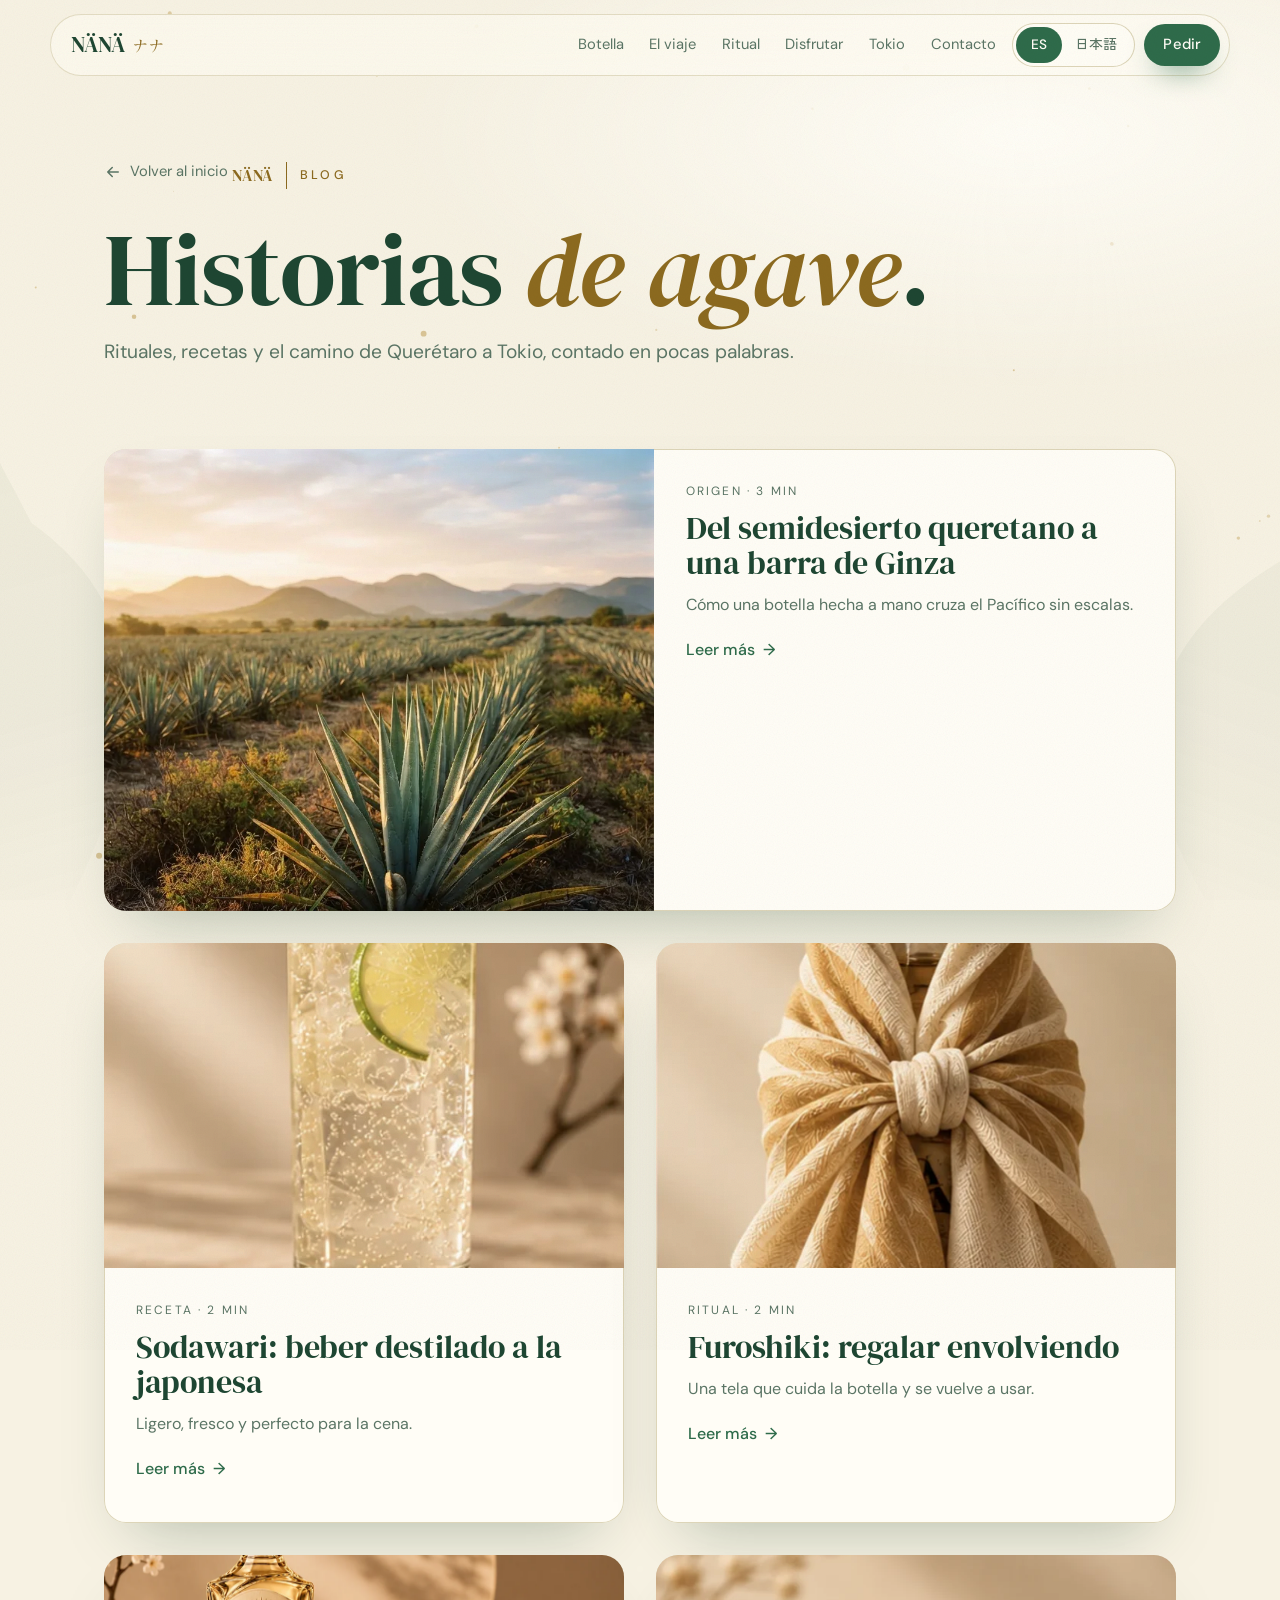
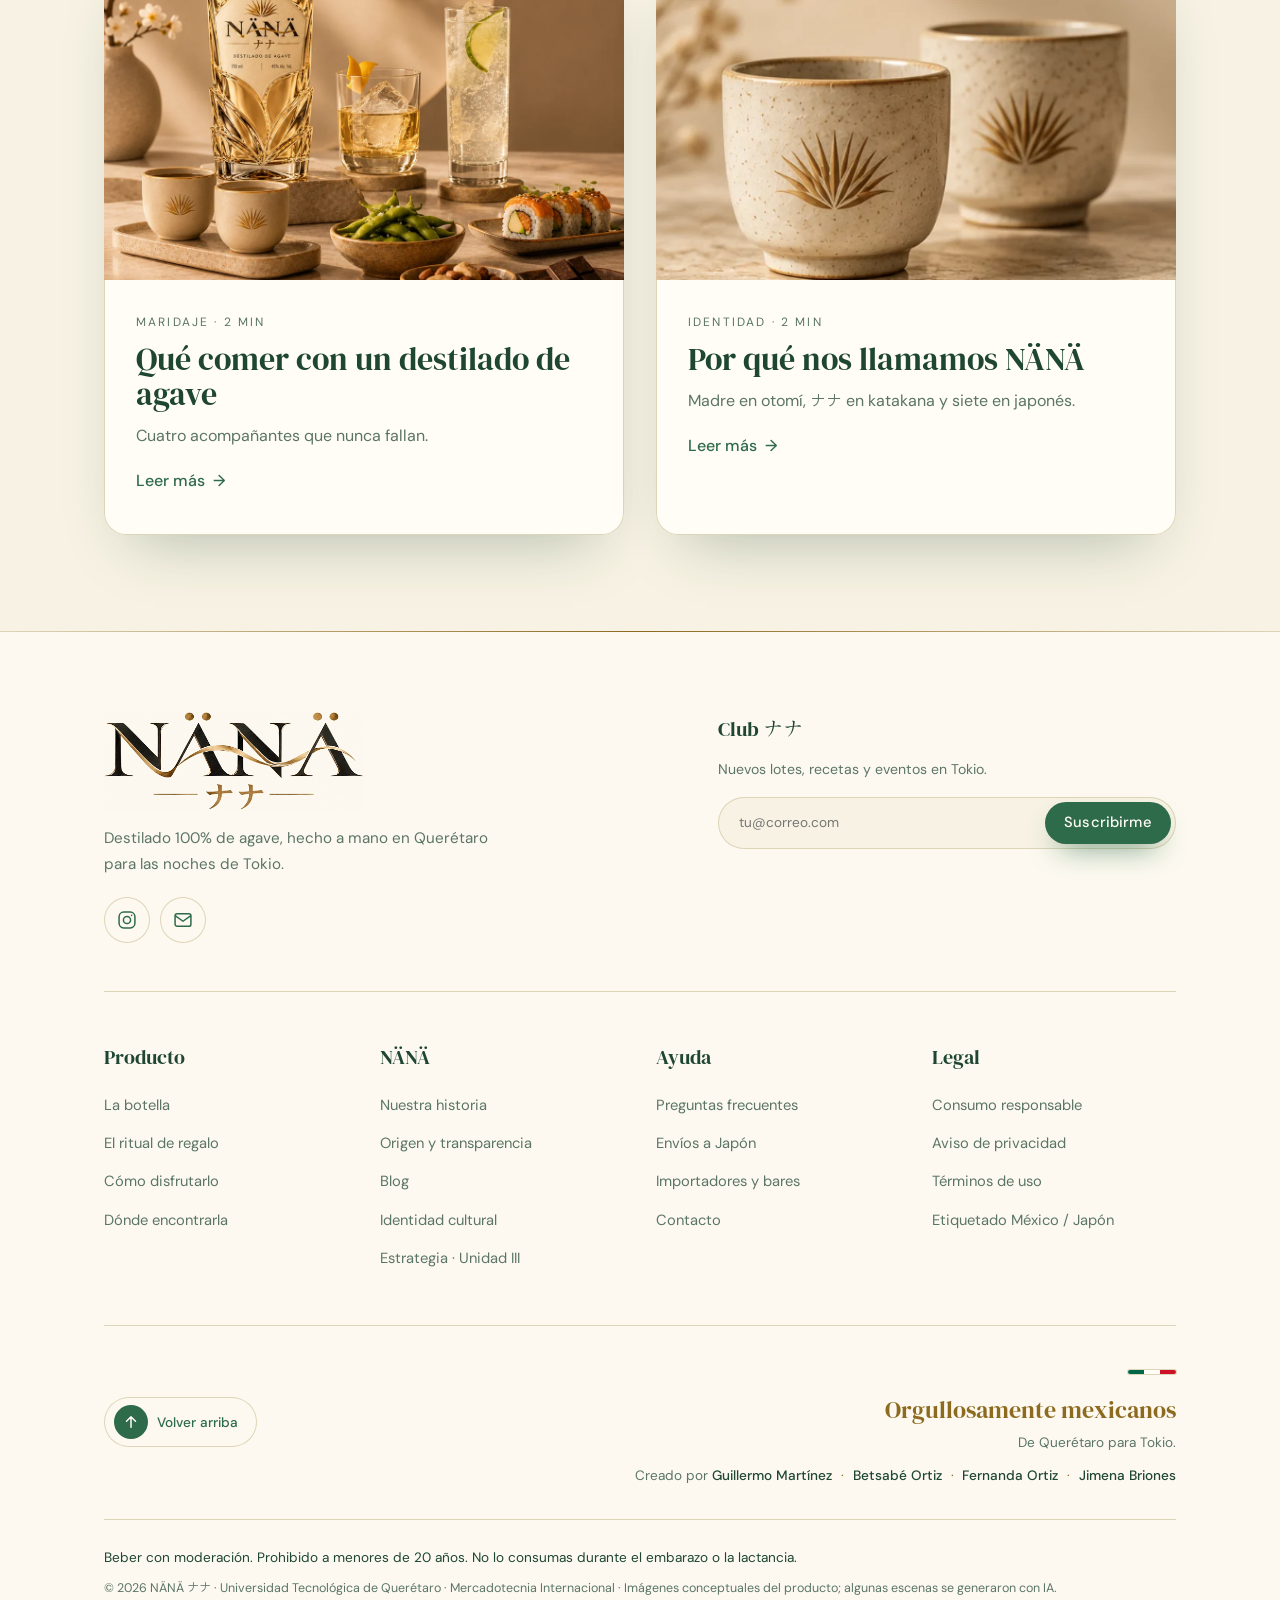
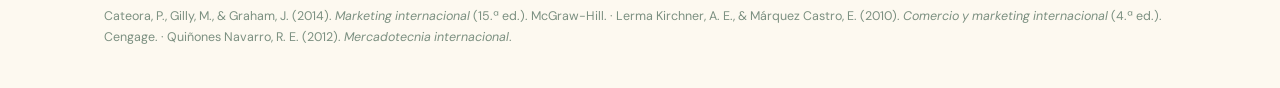
==== commit 685f2071: "Cubrir la rúbrica de la Unidad III: estrategia de plaza, promoción y 5 F - Nueva página estrategia.h" ====
--- a/blog.html
+++ b/blog.html
@@ -142,6 +142,7 @@
         <li><a href="historia.html#origen"><span class="es">Origen y transparencia</span><span class="ja">産地と透明性</span></a></li>
         <li><a href="blog.html"><span class="es">Blog</span><span class="ja">ブログ</span></a></li>
         <li><a href="historia.html#identidad"><span class="es">Identidad cultural</span><span class="ja">文化的アイデンティティ</span></a></li>
+        <li><a href="estrategia.html"><span class="es">Estrategia · Unidad III</span><span class="ja">戦略（第3単元）</span></a></li>
       </ul></div>
       <div><p class="foot-h"><span class="es">Ayuda</span><span class="ja">サポート</span></p><ul>
         <li><a href="legal.html#faq"><span class="es">Preguntas frecuentes</span><span class="ja">よくある質問</span></a></li>
--- a/css/styles.css
+++ b/css/styles.css
@@ -656,3 +656,61 @@
 .to-top:hover{background:var(--bg);box-shadow:inset 0 0 0 1px var(--pri)}
 .to-top:hover svg{transform:translateY(-3px)}
 @media (max-width:900px){.foot-top{flex-direction:column-reverse;align-items:flex-start}}
+
+/* ---------- Medios de pago, Club, chat y compartir ---------- */
+.pays{margin-top:1.4rem;padding-top:1.2rem;border-top:1px solid var(--ln)}
+.pays-t{font-weight:500;margin-bottom:.6rem}
+.pays ul{list-style:none;margin:0 0 .7rem;padding:0;display:flex;flex-wrap:wrap;gap:.45rem}
+.pays li{padding:.35rem .85rem;border-radius:999px;font-size:.85rem;font-weight:500;background:var(--bg2);box-shadow:inset 0 0 0 1px var(--ln)}
+.perks{list-style:none;margin:0;padding:0;display:grid;gap:.75rem}
+.perks li{display:grid;grid-template-columns:44px 1fr;gap:.8rem;align-items:start;font-size:.92rem;color:var(--dim)}
+.perks b{display:grid;place-items:center;width:44px;height:44px;border-radius:12px;background:var(--pri);color:var(--btnt);font-family:var(--fd);font-weight:400;font-size:1rem}
+.line-chat{display:flex;align-items:center;gap:.8rem;padding:.7rem .9rem;border-radius:16px;text-decoration:none;background:color-mix(in srgb,#06c755 9%,var(--bg2));box-shadow:inset 0 0 0 1px color-mix(in srgb,#06c755 35%,var(--ln));transition:transform .35s var(--ease-out),box-shadow .3s}
+.line-chat:hover{transform:translateY(-2px);box-shadow:inset 0 0 0 1px #06c755}
+.line-dot{flex:none;display:grid;place-items:center;width:46px;height:46px;border-radius:14px;background:#06c755;color:#fff;font-weight:700;font-size:.72rem;letter-spacing:.04em}
+.line-chat b{display:block;font-weight:500;color:var(--tx)}
+.line-chat small{color:var(--dim)}
+.share{grid-column:1/-1;grid-template-columns:1.3fr 1fr;align-items:center;gap:2rem}
+.share .tag{font-family:var(--fj);color:var(--gold);font-size:1.1rem}
+.share-btns{display:flex;flex-wrap:wrap;gap:.5rem;margin-top:1rem}
+.sbtn{display:inline-flex;align-items:center;gap:.5rem;min-height:46px;padding:.5rem 1.1rem;border:0;border-radius:999px;background:var(--bg);color:var(--tx);font:inherit;font-size:.92rem;font-weight:500;text-decoration:none;cursor:pointer;box-shadow:inset 0 0 0 1px var(--ln);transition:background-color .25s,color .25s,transform .3s var(--ease-out),box-shadow .25s}
+.sbtn:hover{background:var(--pri);color:var(--btnt);transform:translateY(-2px);box-shadow:none}
+.sbtn svg{width:18px;height:18px;fill:none;stroke:currentColor;stroke-width:1.8}
+.sbtn svg .fill{fill:currentColor;stroke:none}
+.line-mini{display:grid;place-items:center;width:18px;height:18px;border-radius:5px;background:#06c755;color:#fff;font-size:.65rem;font-weight:700}
+.refer{position:relative;padding:1.4rem 1.5rem;border-radius:var(--r);background:linear-gradient(135deg,var(--n-bg),#24523f);color:var(--n-tx);overflow:hidden}
+.refer::after{content:"200ml";position:absolute;right:-6px;bottom:-14px;font-family:var(--fd);font-size:4.2rem;line-height:1;color:rgba(224,195,122,.13)}
+.refer-k{font-size:.75rem;letter-spacing:.2em;text-transform:uppercase;color:var(--n-gold);margin-bottom:.4rem}
+.refer-t{position:relative;font-family:var(--fd);font-size:1.25rem;line-height:1.35}
+[data-l=ja] .refer-t{font-family:var(--fj);font-weight:700;font-size:1.1rem}
+@media (max-width:900px){.share{grid-template-columns:1fr}}
+
+/* ---------- Página de estrategia ---------- */
+.strat{max-width:960px;padding-bottom:clamp(4rem,8vw,6rem)}
+.strat>section{padding:clamp(2.4rem,5vw,3.4rem) 0;border-top:1px solid var(--ln)}
+.strat h2{font-size:clamp(1.8rem,3.6vw,2.6rem);margin-bottom:.4rem}
+.strat .crit{font-size:.78rem;letter-spacing:.16em;text-transform:uppercase;color:var(--gold);margin-bottom:1rem}
+.strat h3{font-size:1.35rem;margin:1.6rem 0 .5rem}
+.strat p{max-width:72ch}
+.strat p+p{margin-top:.8rem}
+.strat .cite{color:var(--dim)}
+.toc{display:flex;flex-wrap:wrap;gap:.5rem;margin-top:1.6rem}
+.toc a{padding:.45rem 1rem;border-radius:999px;text-decoration:none;font-size:.9rem;box-shadow:inset 0 0 0 1px var(--ln);transition:background-color .25s,box-shadow .25s}
+.toc a:hover{background:var(--bg2);box-shadow:inset 0 0 0 1px var(--pri)}
+.chain2{display:flex;flex-wrap:wrap;align-items:center;gap:.5rem;margin:1.2rem 0}
+.chain2 span{padding:.55rem .9rem;border-radius:12px;background:var(--bg2);box-shadow:inset 0 0 0 1px var(--ln);font-size:.9rem}
+.chain2 i{font-style:normal;color:var(--gold)}
+.grid2{display:grid;grid-template-columns:repeat(2,1fr);gap:1rem;margin-top:1rem}
+.grid3{display:grid;grid-template-columns:repeat(3,1fr);gap:1rem;margin-top:1rem}
+.box{padding:1.1rem 1.2rem;border-radius:16px;background:color-mix(in srgb,var(--bg2) 85%,transparent);box-shadow:inset 0 0 0 1px var(--ln)}
+.box h4{font-family:var(--fd);font-weight:400;font-size:1.2rem;color:var(--gold);margin:0 0 .35rem}
+.box p{font-size:.94rem}
+.box .why{margin-top:.6rem;padding-top:.6rem;border-top:1px dashed var(--ln);color:var(--dim)}
+.steps5{list-style:none;counter-reset:s;margin:1rem 0 0;padding:0;display:grid;gap:.6rem}
+.steps5 li{counter-increment:s;display:grid;grid-template-columns:42px 1fr;gap:.9rem;align-items:start}
+.steps5 li::before{content:counter(s);display:grid;place-items:center;width:42px;height:42px;border-radius:50%;background:var(--pri);color:var(--btnt);font-family:var(--fd)}
+.live{display:inline-flex;align-items:center;gap:.35rem;margin-top:.7rem;font-size:.88rem;font-weight:500;color:var(--pri)}
+.live::before{content:"";width:8px;height:8px;border-radius:50%;background:#06c755;box-shadow:0 0 0 3px rgba(6,199,85,.2)}
+.refs-list{padding-left:2em;text-indent:-2em;list-style:none;margin:0}
+.refs-list li{padding-left:2em;margin-bottom:.8rem}
+@media (max-width:900px){.grid2,.grid3{grid-template-columns:1fr}}
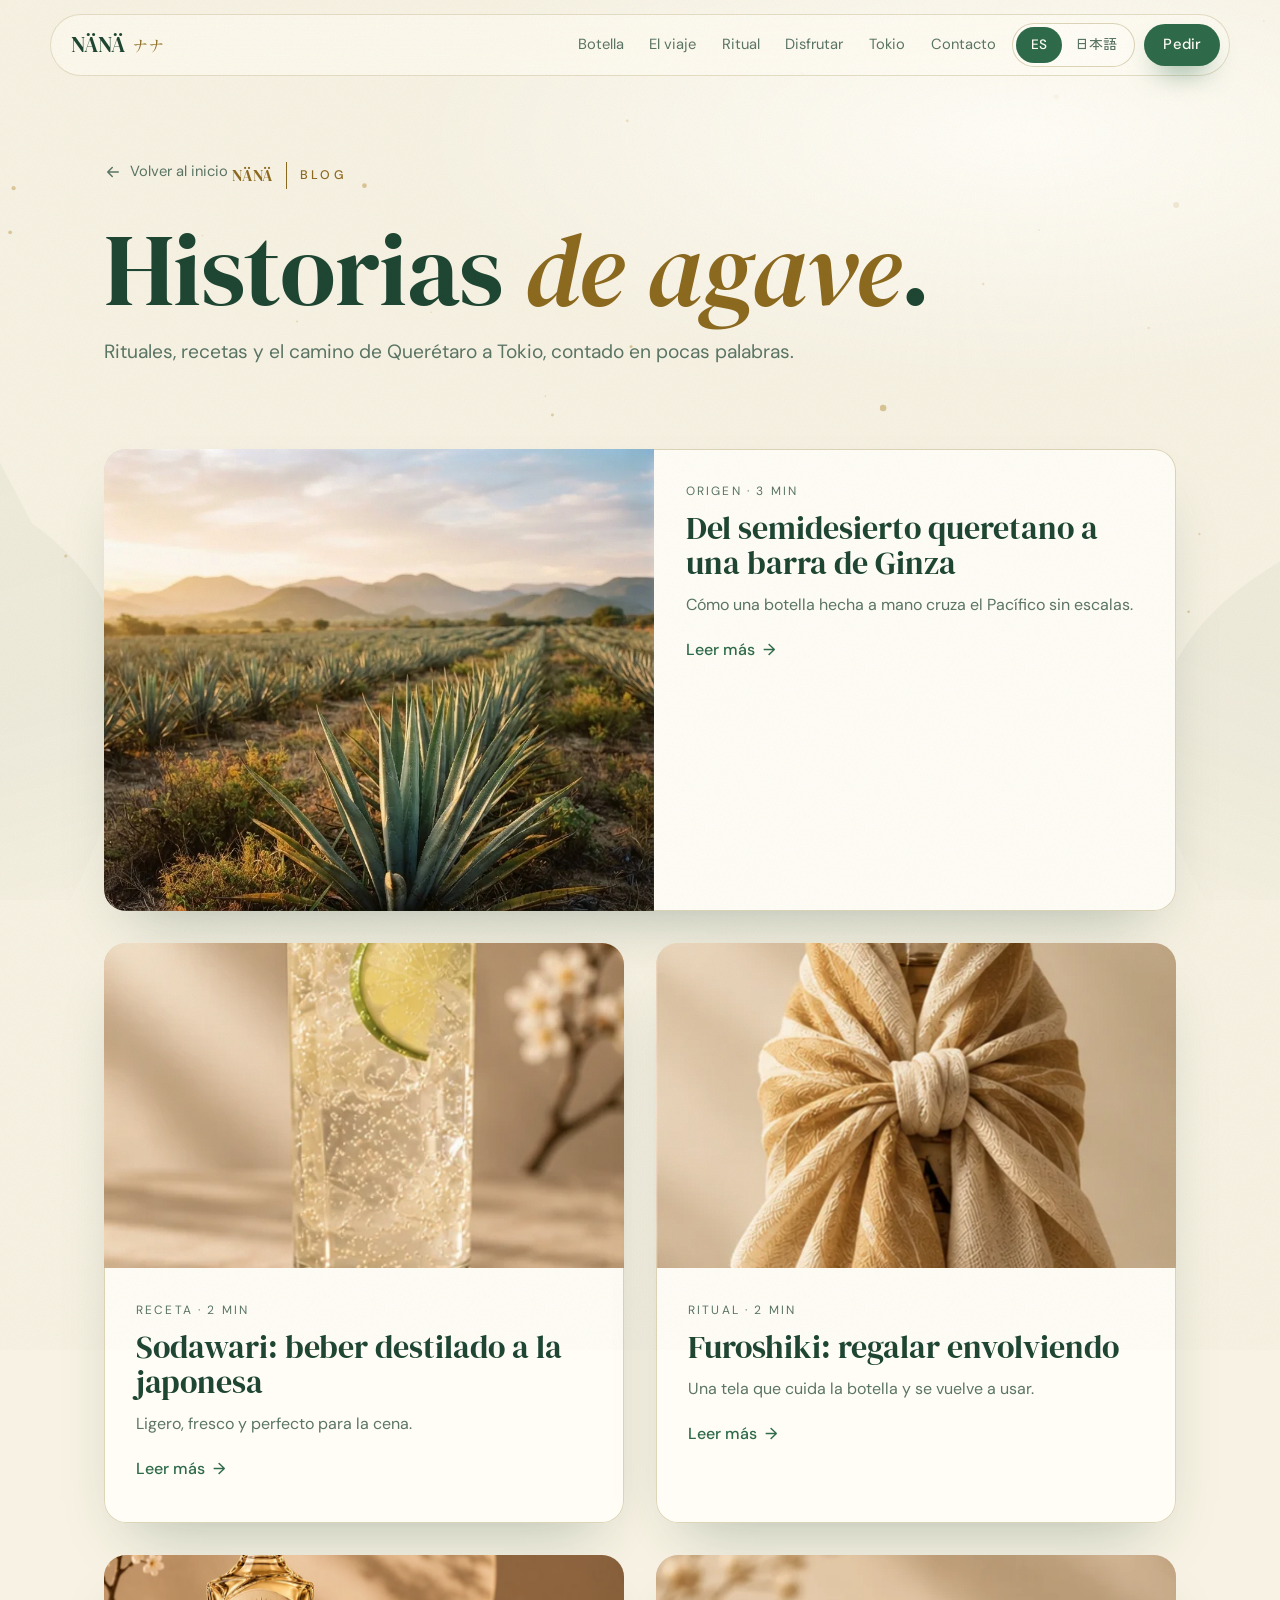
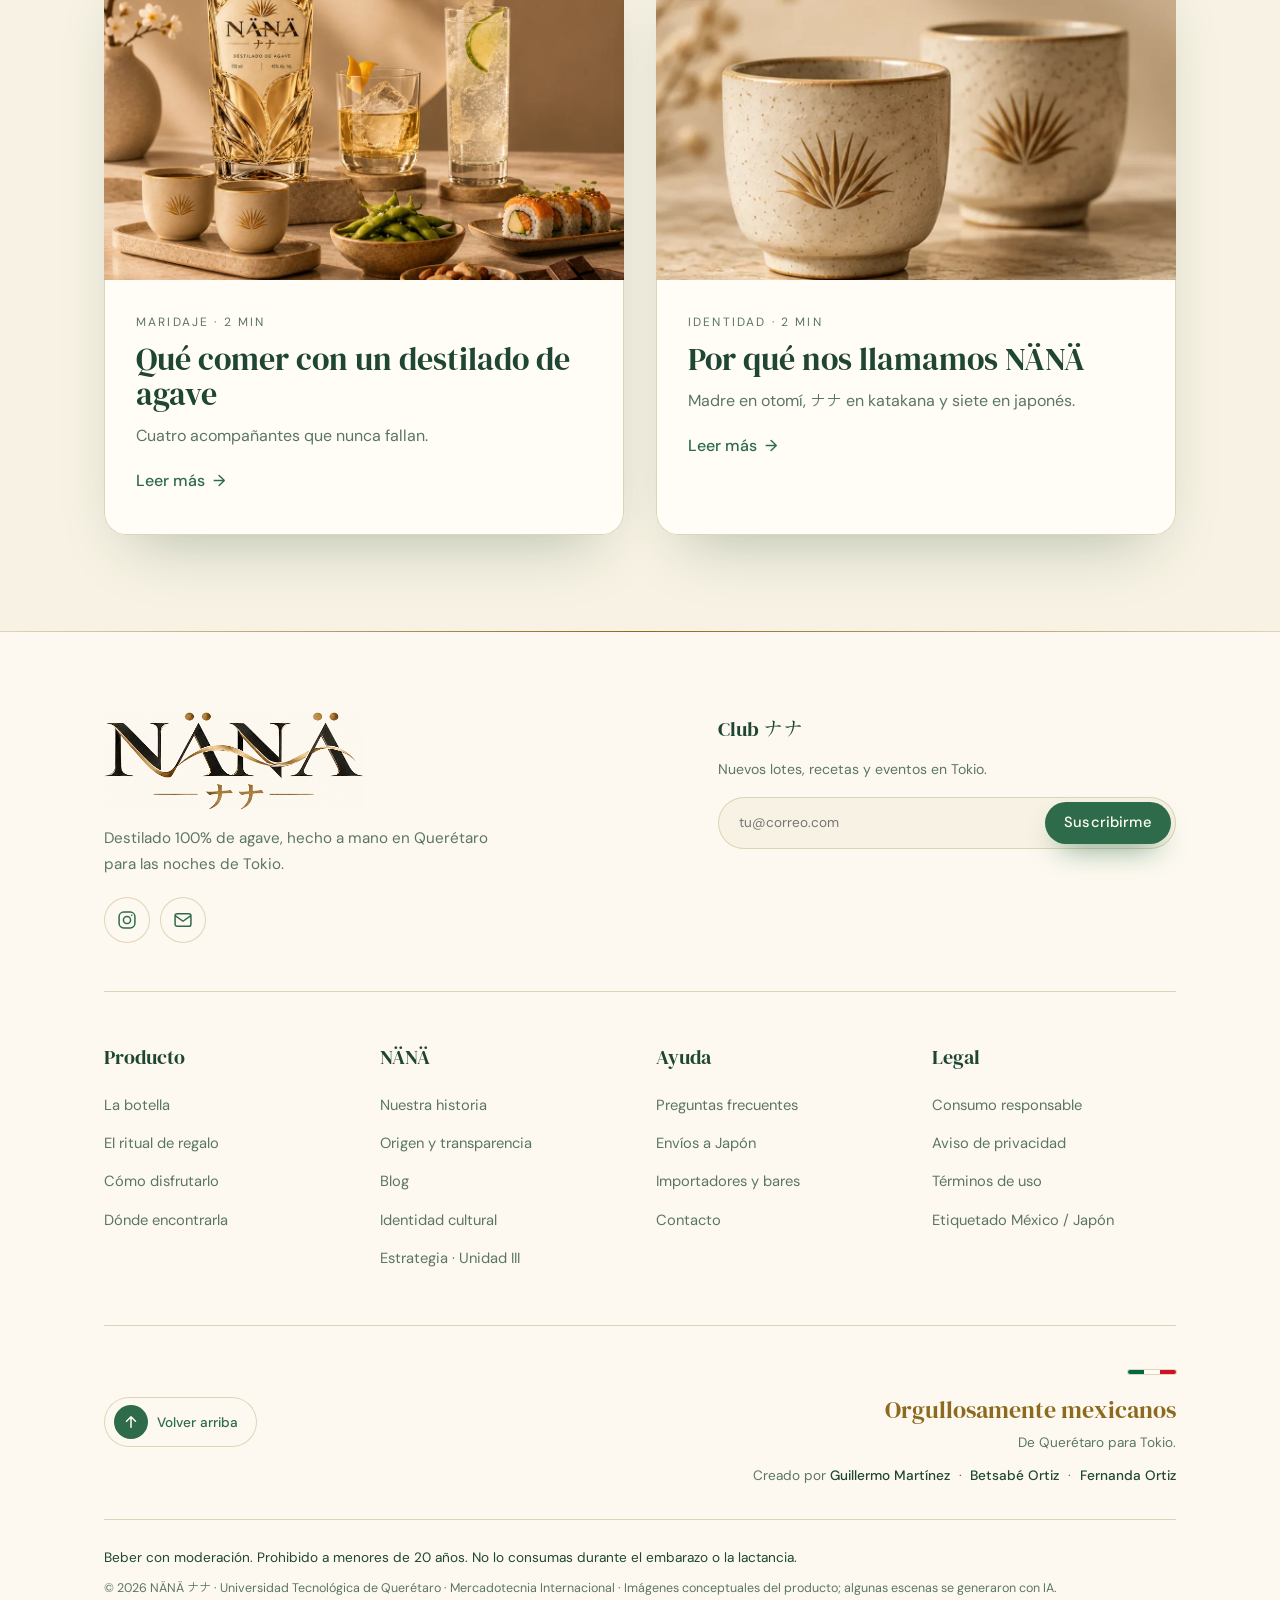
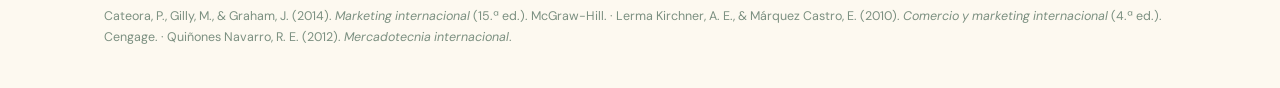
==== commit 1e72e7f6: "Quitar un nombre de los créditos Co-Authored-By: Claude Opus 5.5 <noreply@anthropic.com>" ====
--- a/blog.html
+++ b/blog.html
@@ -164,7 +164,7 @@
         <span class="flag" aria-hidden="true"><i></i><i></i><i></i></span>
         <p class="cr-t"><span class="es">Orgullosamente mexicanos</span><span class="ja">メキシコの誇りをこめて</span></p>
         <p class="cr-s"><span class="es">De Querétaro para Tokio.</span><span class="ja">ケレタロから東京へ。</span></p>
-        <p class="cr-n"><span class="es">Creado por</span><span class="ja">制作</span> <span class="nm">Guillermo Martínez</span><span class="nm">Betsabé Ortiz</span><span class="nm">Fernanda Ortiz</span><span class="nm">Jimena Briones</span></p>
+        <p class="cr-n"><span class="es">Creado por</span><span class="ja">制作</span> <span class="nm">Guillermo Martínez</span><span class="nm">Betsabé Ortiz</span><span class="nm">Fernanda Ortiz</span></p>
       </div>
     </div>
     <p class="legal"><span class="es">Beber con moderación. Prohibido a menores de 20 años. No lo consumas durante el embarazo o la lactancia.</span><span class="ja">お酒は20歳になってから。妊娠中・授乳期の飲酒は避けましょう。飲み過ぎに注意。</span></p>
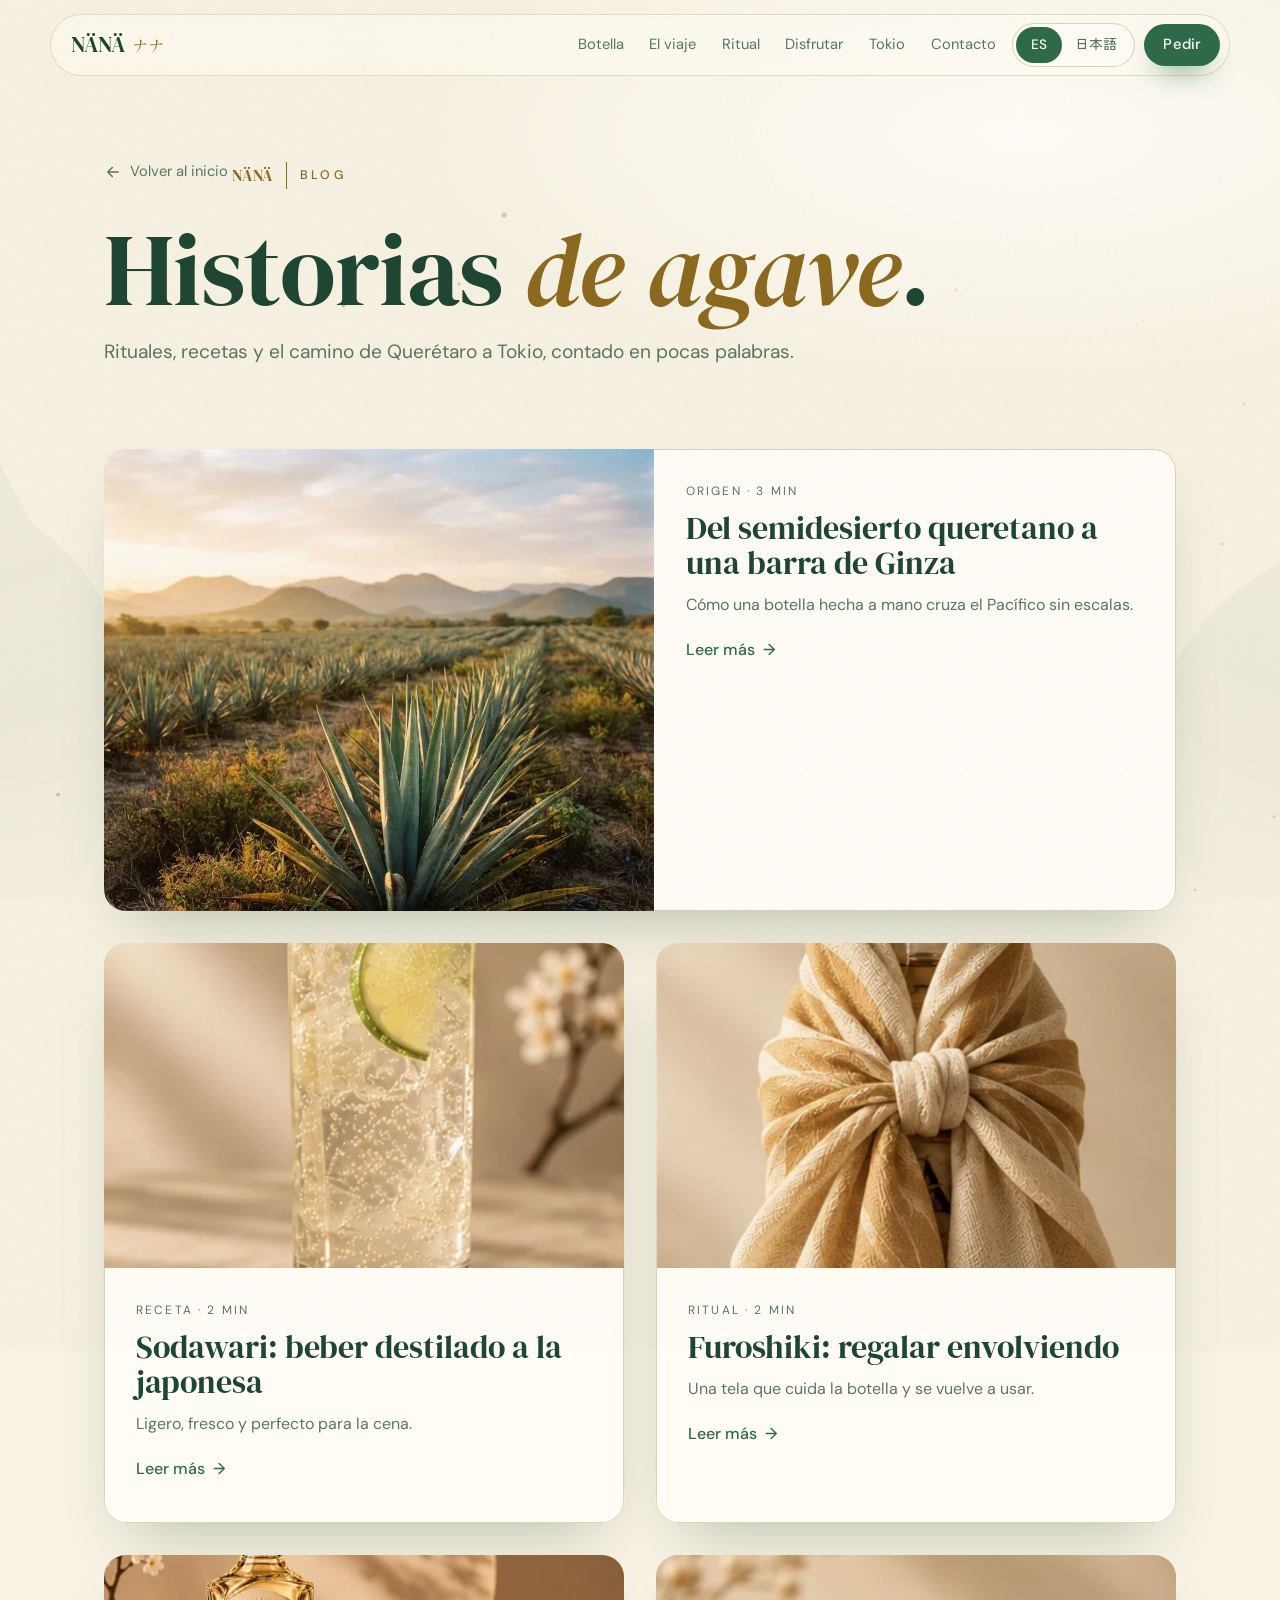
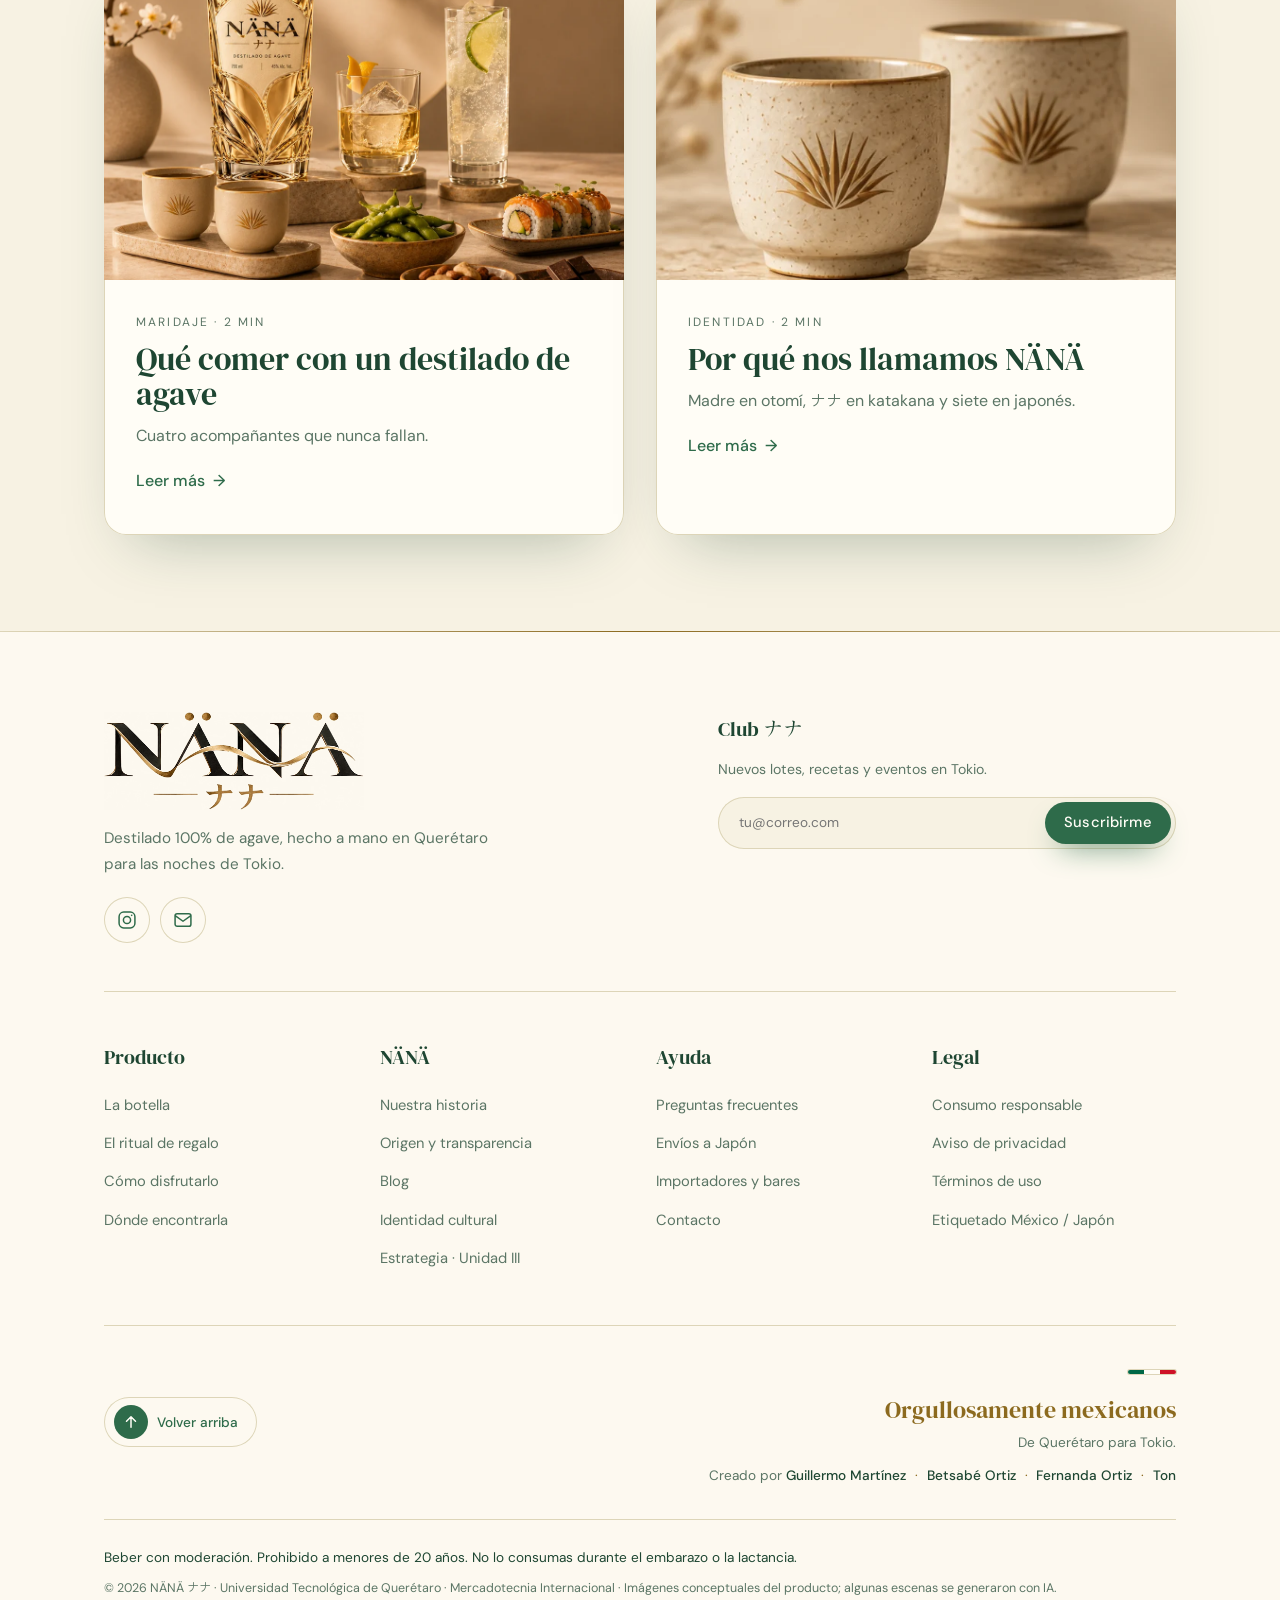
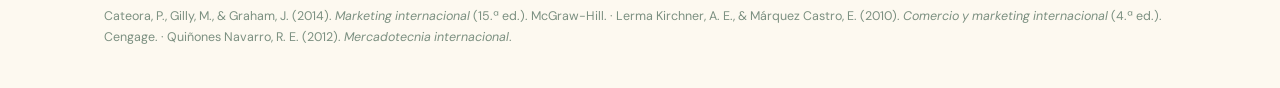
==== commit 4efd2c66: "Agregar a Ton en los créditos Co-Authored-By: Claude Opus 5.5 <noreply@anthropic.com>" ====
--- a/blog.html
+++ b/blog.html
@@ -164,7 +164,7 @@
         <span class="flag" aria-hidden="true"><i></i><i></i><i></i></span>
         <p class="cr-t"><span class="es">Orgullosamente mexicanos</span><span class="ja">メキシコの誇りをこめて</span></p>
         <p class="cr-s"><span class="es">De Querétaro para Tokio.</span><span class="ja">ケレタロから東京へ。</span></p>
-        <p class="cr-n"><span class="es">Creado por</span><span class="ja">制作</span> <span class="nm">Guillermo Martínez</span><span class="nm">Betsabé Ortiz</span><span class="nm">Fernanda Ortiz</span></p>
+        <p class="cr-n"><span class="es">Creado por</span><span class="ja">制作</span> <span class="nm">Guillermo Martínez</span><span class="nm">Betsabé Ortiz</span><span class="nm">Fernanda Ortiz</span><span class="nm">Ton</span></p>
       </div>
     </div>
     <p class="legal"><span class="es">Beber con moderación. Prohibido a menores de 20 años. No lo consumas durante el embarazo o la lactancia.</span><span class="ja">お酒は20歳になってから。妊娠中・授乳期の飲酒は避けましょう。飲み過ぎに注意。</span></p>
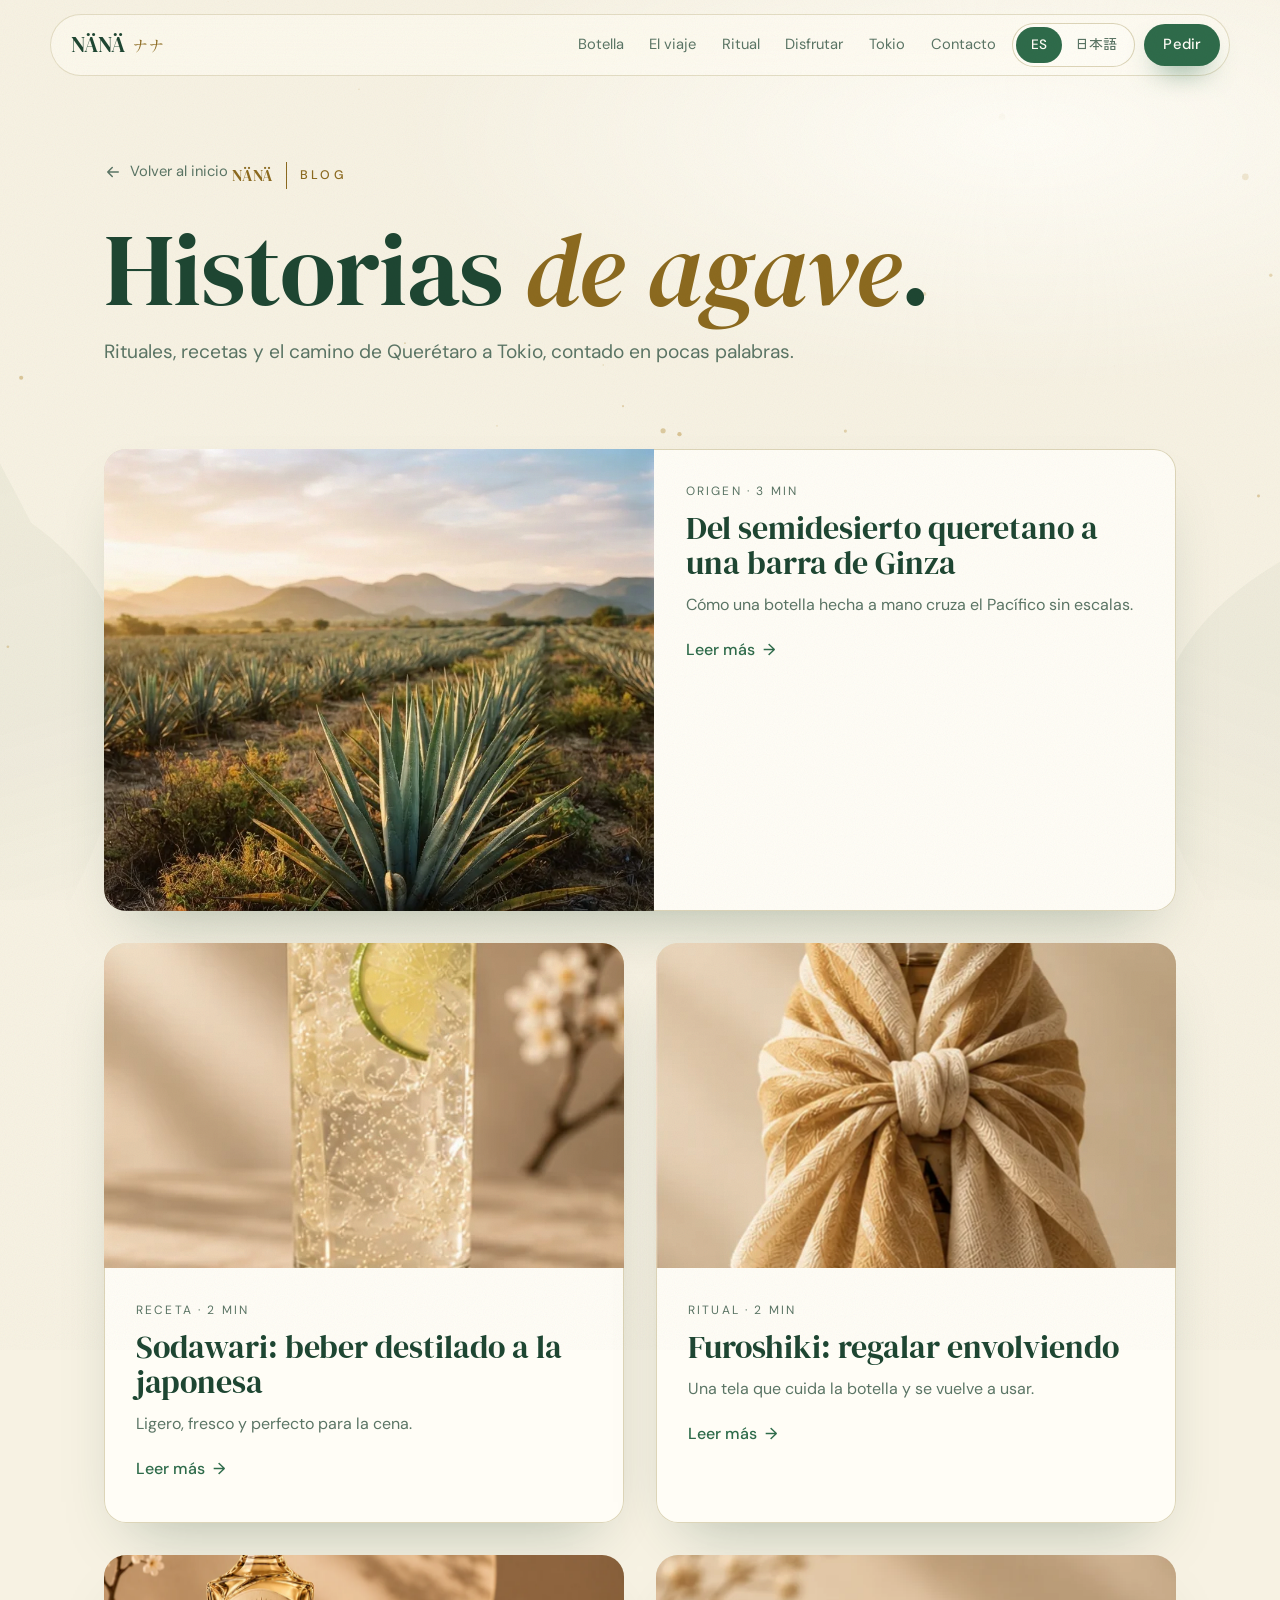
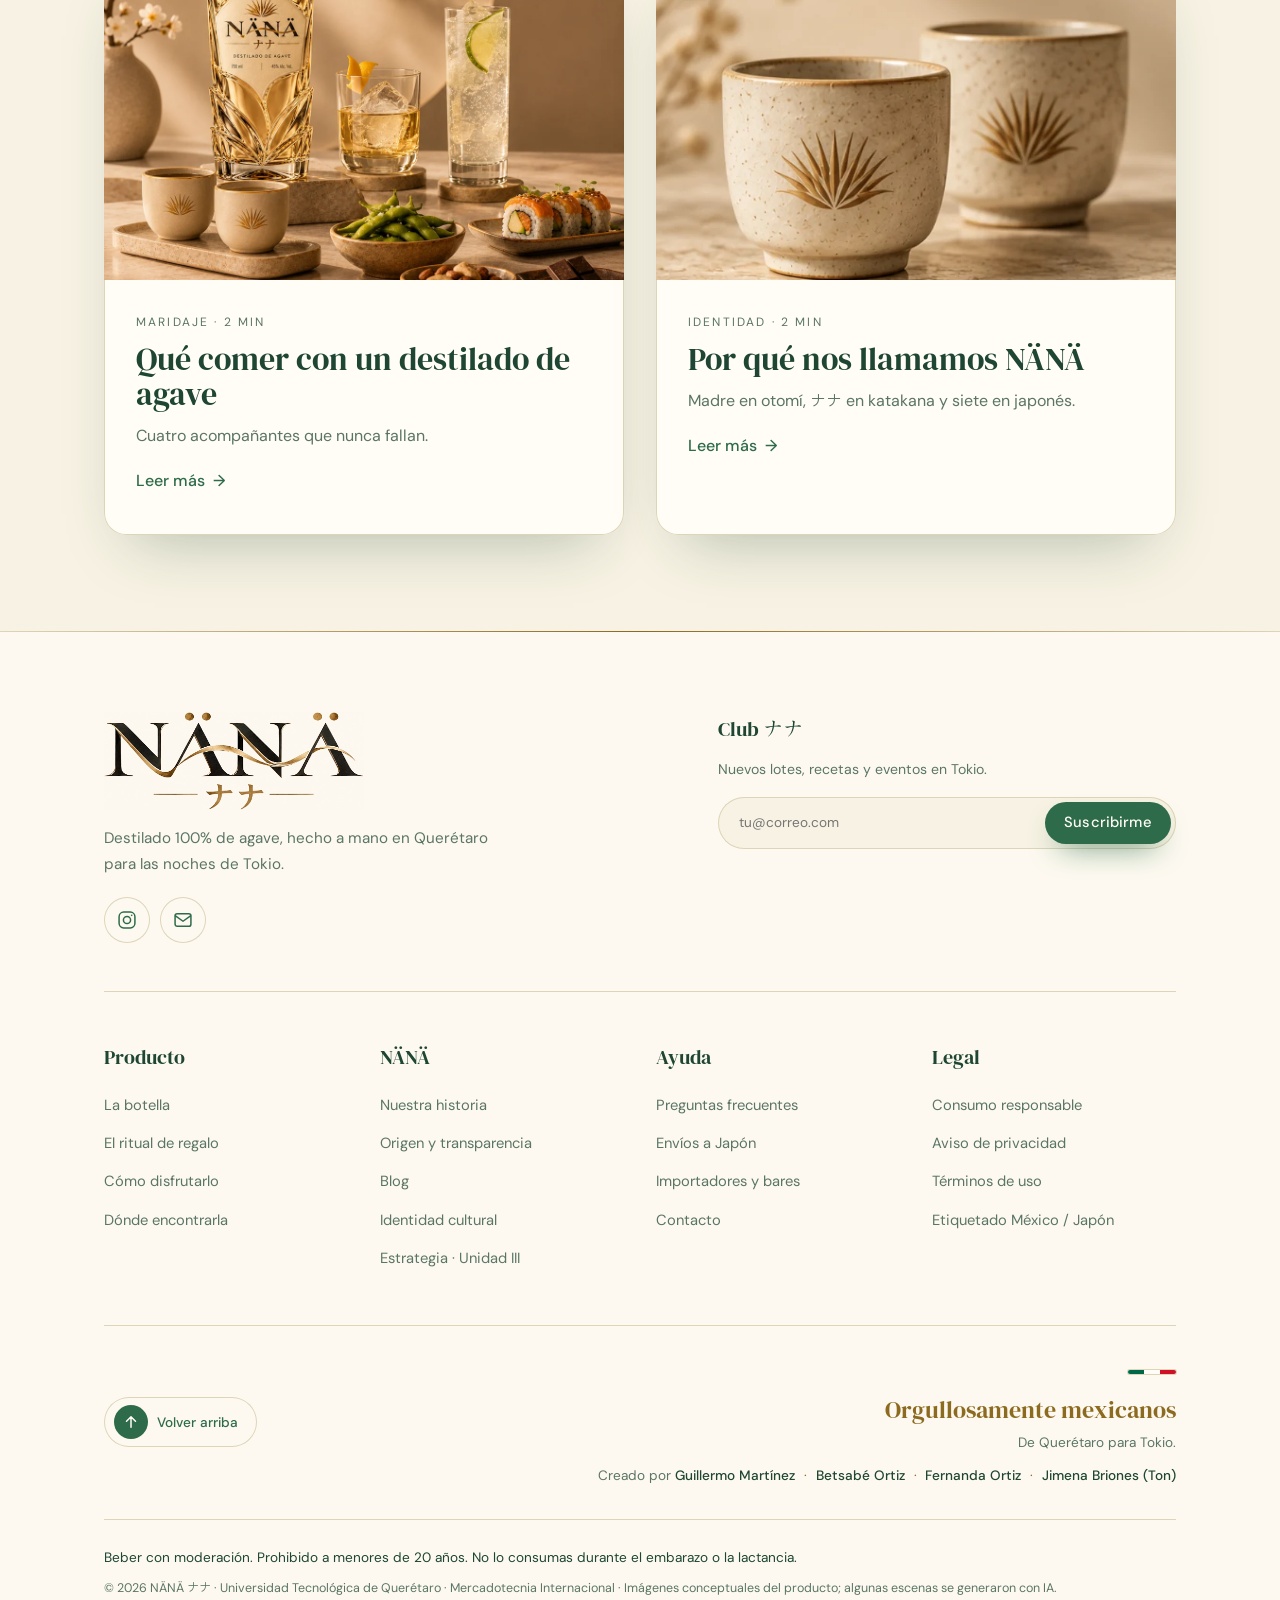
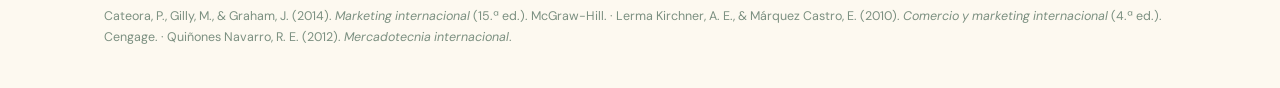
==== commit fd926bb8: "Créditos: Jimena Briones (Ton) Co-Authored-By: Claude Opus 5.5 <noreply@anthropic.com>" ====
--- a/blog.html
+++ b/blog.html
@@ -164,7 +164,7 @@
         <span class="flag" aria-hidden="true"><i></i><i></i><i></i></span>
         <p class="cr-t"><span class="es">Orgullosamente mexicanos</span><span class="ja">メキシコの誇りをこめて</span></p>
         <p class="cr-s"><span class="es">De Querétaro para Tokio.</span><span class="ja">ケレタロから東京へ。</span></p>
-        <p class="cr-n"><span class="es">Creado por</span><span class="ja">制作</span> <span class="nm">Guillermo Martínez</span><span class="nm">Betsabé Ortiz</span><span class="nm">Fernanda Ortiz</span><span class="nm">Ton</span></p>
+        <p class="cr-n"><span class="es">Creado por</span><span class="ja">制作</span> <span class="nm">Guillermo Martínez</span><span class="nm">Betsabé Ortiz</span><span class="nm">Fernanda Ortiz</span><span class="nm">Jimena Briones (Ton)</span></p>
       </div>
     </div>
     <p class="legal"><span class="es">Beber con moderación. Prohibido a menores de 20 años. No lo consumas durante el embarazo o la lactancia.</span><span class="ja">お酒は20歳になってから。妊娠中・授乳期の飲酒は避けましょう。飲み過ぎに注意。</span></p>
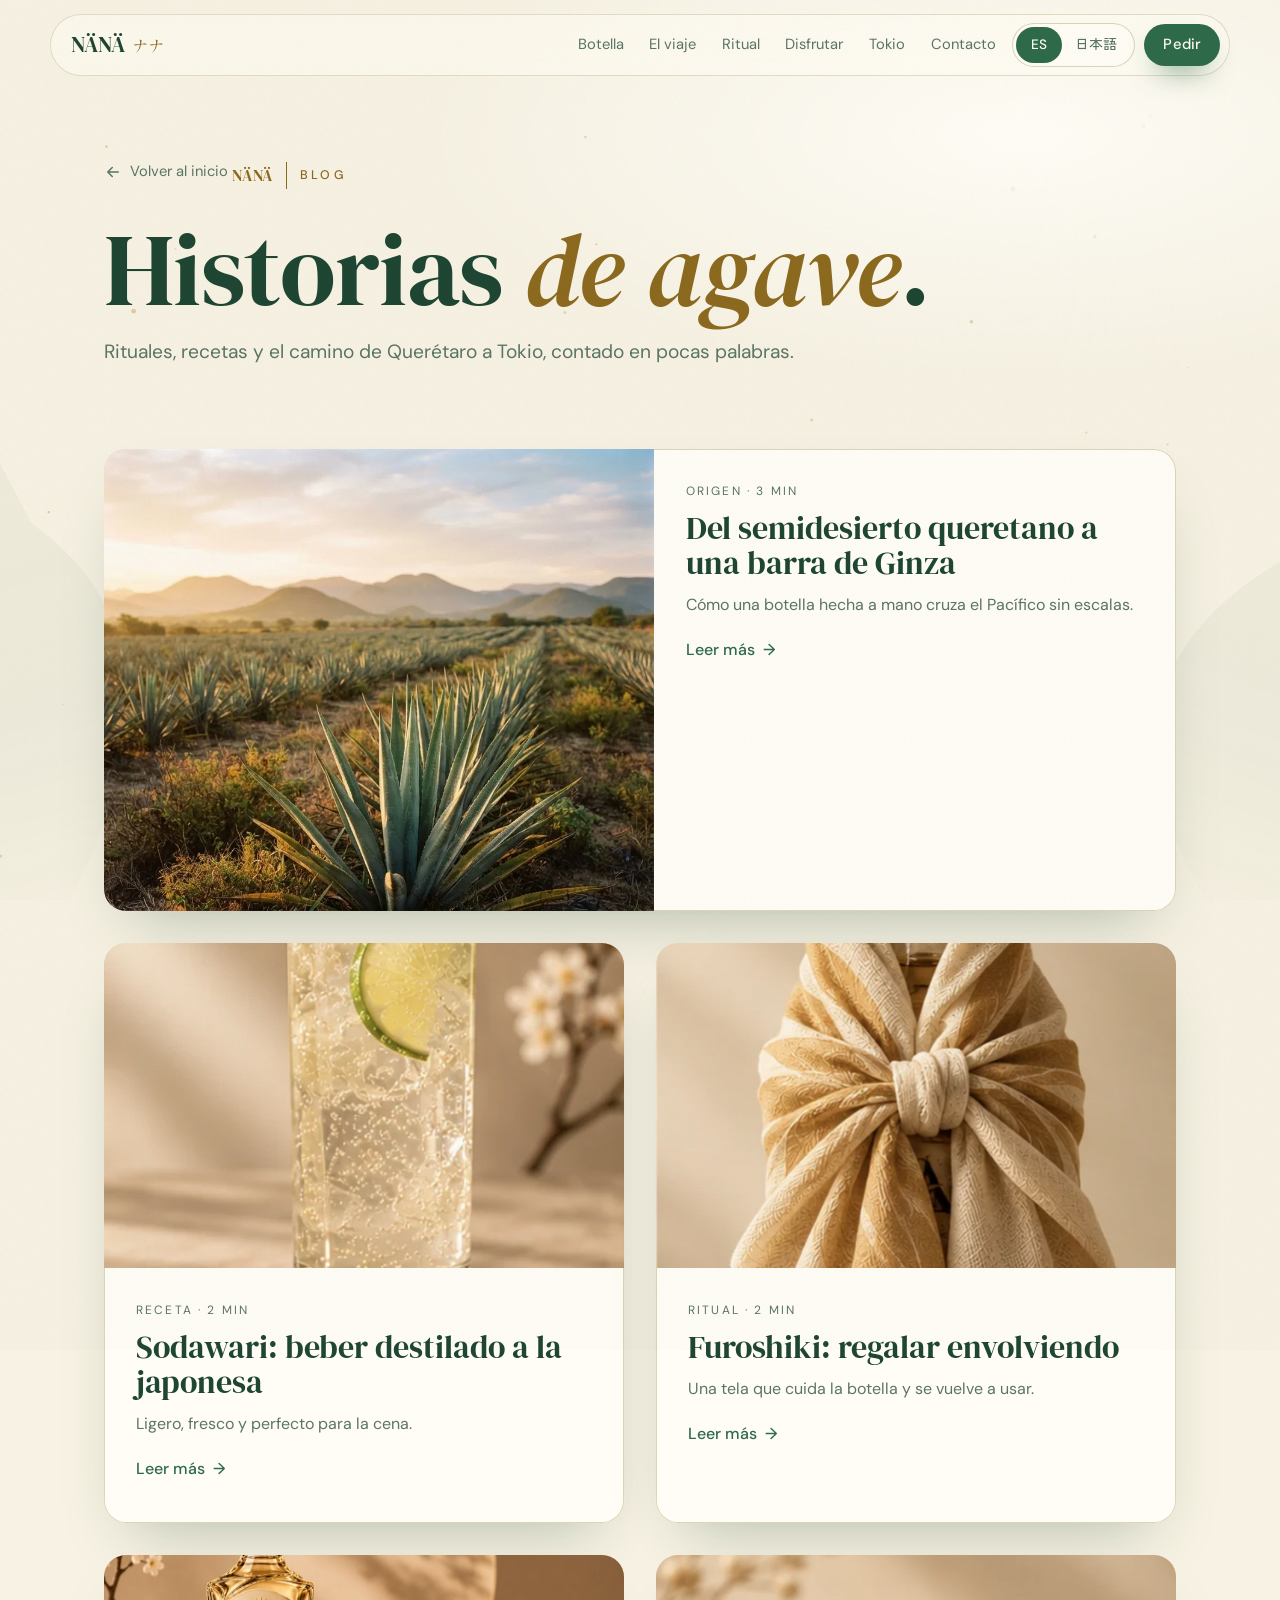
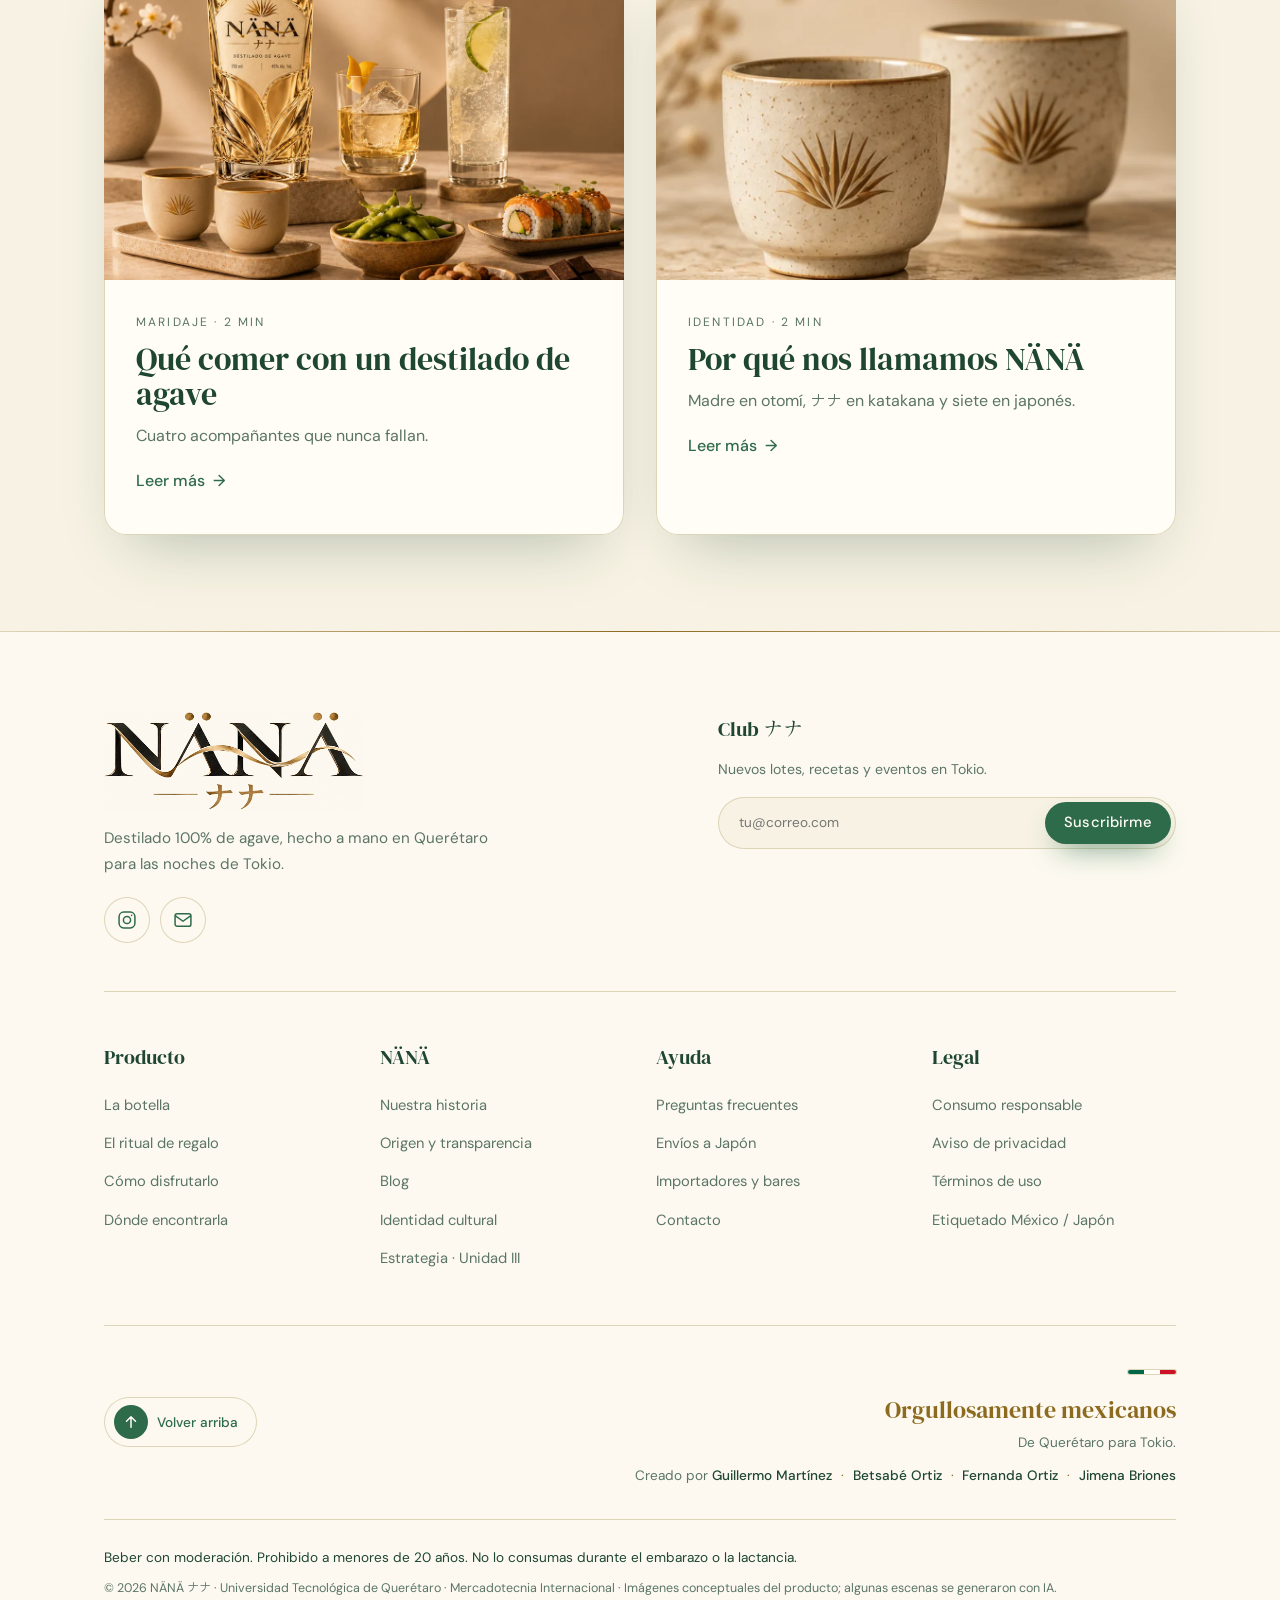
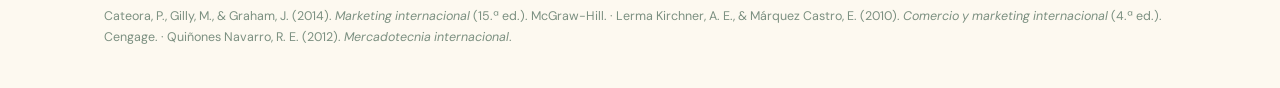
==== commit 23d038a2: "Créditos: quitar el apodo Co-Authored-By: Claude Opus 5.5 <noreply@anthropic.com>" ====
--- a/blog.html
+++ b/blog.html
@@ -164,7 +164,7 @@
         <span class="flag" aria-hidden="true"><i></i><i></i><i></i></span>
         <p class="cr-t"><span class="es">Orgullosamente mexicanos</span><span class="ja">メキシコの誇りをこめて</span></p>
         <p class="cr-s"><span class="es">De Querétaro para Tokio.</span><span class="ja">ケレタロから東京へ。</span></p>
-        <p class="cr-n"><span class="es">Creado por</span><span class="ja">制作</span> <span class="nm">Guillermo Martínez</span><span class="nm">Betsabé Ortiz</span><span class="nm">Fernanda Ortiz</span><span class="nm">Jimena Briones (Ton)</span></p>
+        <p class="cr-n"><span class="es">Creado por</span><span class="ja">制作</span> <span class="nm">Guillermo Martínez</span><span class="nm">Betsabé Ortiz</span><span class="nm">Fernanda Ortiz</span><span class="nm">Jimena Briones</span></p>
       </div>
     </div>
     <p class="legal"><span class="es">Beber con moderación. Prohibido a menores de 20 años. No lo consumas durante el embarazo o la lactancia.</span><span class="ja">お酒は20歳になってから。妊娠中・授乳期の飲酒は避けましょう。飲み過ぎに注意。</span></p>
